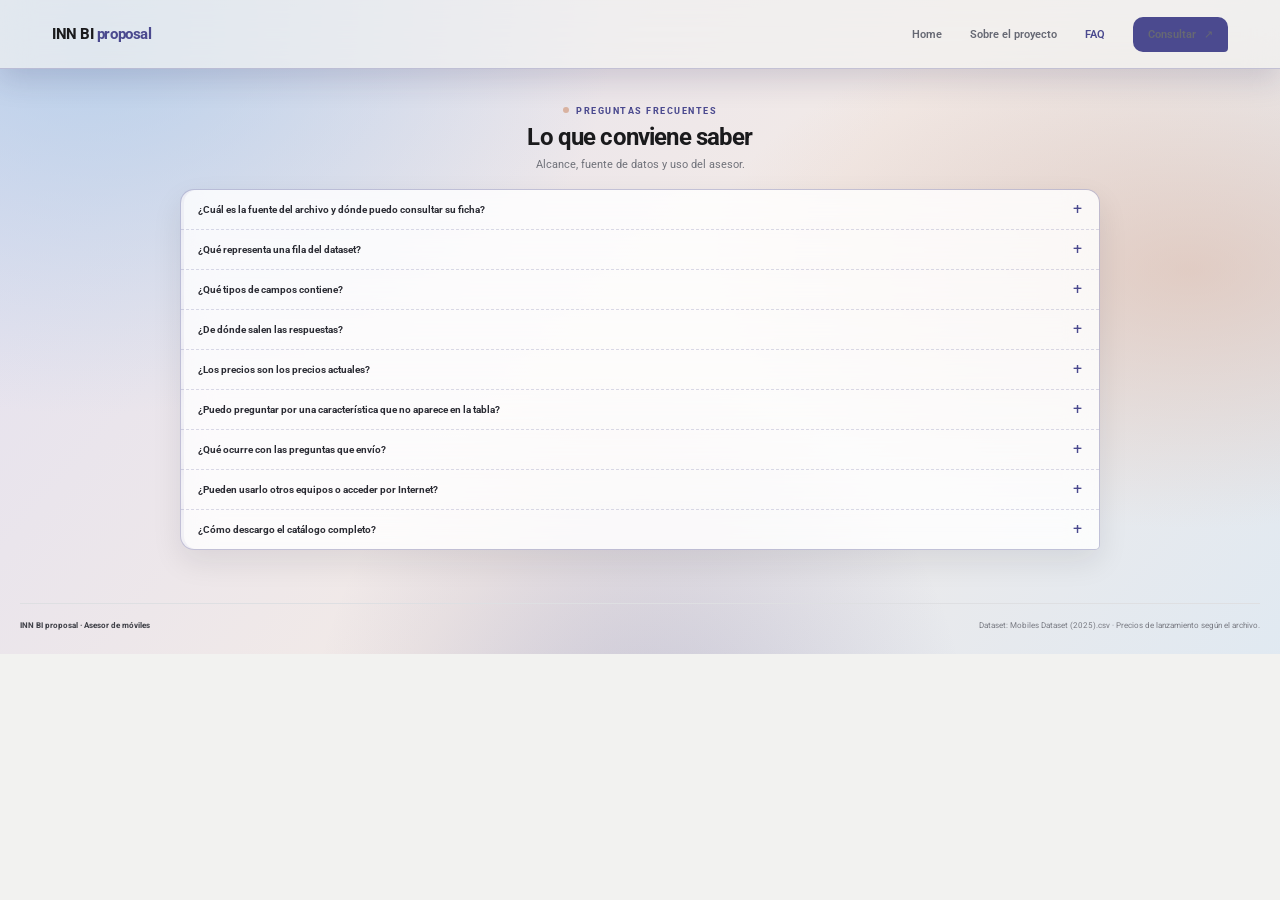
==== faq.html @ 38abb8b7 "Initial proposal" ====
<!doctype html>
<html lang="es">
<head>
  <meta charset="utf-8">
  <meta name="viewport" content="width=device-width, initial-scale=1">
  <meta name="theme-color" content="#f2f2f0">
  <title>INN BI proposal · Asesor de móviles</title>
  <link rel="preconnect" href="https://fonts.googleapis.com">
  <link rel="preconnect" href="https://fonts.gstatic.com" crossorigin>
  <link href="https://fonts.googleapis.com/css2?family=Roboto:wght@400;500;600;700;800&display=swap" rel="stylesheet">
  <link rel="stylesheet" href="/site.css">
</head>
<body>
<header class="navbar">
    <div class="nav-inner">
      <a class="wordmark" href="/">INN BI <span>proposal</span></a>
      <nav class="nav-links" aria-label="Navegación principal">
        <a href="/">Home</a>
        <a href="/proyecto.html">Sobre el proyecto</a>
        <a class="active" href="/faq.html">FAQ</a>
        <a class="nav-cta" href="/#chat-panel">Consultar <span aria-hidden="true">↗</span></a>
      </nav>
    </div>
  </header>
<main>
<section class="shell section faq-section" id="faq">
      <div class="section-heading"><div><div class="section-kicker">Preguntas frecuentes</div><h2>Lo que conviene saber</h2><p>Alcance, fuente de datos y uso del asesor.</p></div></div>
      <div class="faq-list">
        <details><summary>¿Cuál es la fuente del archivo y dónde puedo consultar su ficha?</summary><p>El proyecto registra como origen la ficha de <a href="https://www.kaggle.com/datasets/ranaghulamnabi/mobile-phones-dataset" target="_blank" rel="noopener noreferrer">Mobile Phones Dataset en Kaggle</a> (cuenta <code>ranaghulamnabi</code>). La copia usada aquí se llama <code>Mobiles Dataset (2025).csv</code>. Consulta la ficha para revisar sus metadatos y condiciones de reutilización.</p></details>
        <details><summary>¿Qué representa una fila del dataset?</summary><p>Una fila representa un registro de modelo o variante tal como está listado en el archivo. Distintas capacidades de almacenamiento pueden aparecer en filas separadas; por eso no equivale necesariamente a un modelo comercial único.</p></details>
        <details><summary>¿Qué tipos de campos contiene?</summary><p>Incluye identificadores de marca/modelo, medidas de peso y pantalla, memoria, resoluciones de cámara, procesador, capacidad de batería, precios de lanzamiento por cinco mercados y año. El diccionario de datos de la sección Sobre el proyecto describe tipo lógico, unidad y uso de cada columna.</p></details>
        <details><summary>¿De dónde salen las respuestas?</summary><p>El asesor consulta <code>Mobiles Dataset (2025).csv</code>, incluido en este proyecto. La tabla de Home presenta esos mismos registros para que puedas contrastar la respuesta.</p></details>
        <details><summary>¿Los precios son los precios actuales?</summary><p>No. Las columnas contienen precios de lanzamiento en las monedas y mercados indicados. No representan necesariamente precios vigentes ni disponibilidad comercial.</p></details>
        <details><summary>¿Puedo preguntar por una característica que no aparece en la tabla?</summary><p>Sí. Si el dataset no contiene ese dato —por ejemplo, una duración de batería en horas— el agente debe indicarlo en vez de inventar una respuesta.</p></details>
        <details><summary>¿Qué ocurre con las preguntas que envío?</summary><p>El navegador las envía al servidor local y este las procesa mediante tu sesión local de Codex. El MVP no guarda conversaciones al cerrar o recargar la página. Las solicitudes de inferencia siguen el tratamiento y límites asociados a tu cuenta de Codex.</p></details>
        <details><summary>¿Pueden usarlo otros equipos o acceder por Internet?</summary><p>Esta versión está enlazada a <code>127.0.0.1</code> y solo funciona en la máquina donde corre <code>server.py</code>. Para otros equipos se necesitaría una versión alojada y un mecanismo de acceso adecuado.</p></details>
        <details><summary>¿Cómo descargo el catálogo completo?</summary><p>Usa el botón “Descargar dataset” en Home. El enlace entrega la copia local del CSV sin modificarla.</p></details>
      </div>
    </section>
</main>
<footer class="shell footer"><span class="footer-brand">INN BI proposal · Asesor de móviles</span><span>Dataset: Mobiles Dataset (2025).csv · Precios de lanzamiento según el archivo.</span></footer>

</body>
</html>
---- site.css ----
:root{font-family:Inter,"Segoe UI",Arial,sans-serif;color:#1a1a1c;background:#f2f2f0;font-synthesis:none;text-rendering:optimizeLegibility;--violet:#4b4a8f;--blue:#a9c9e8;--paper:#f2f2f0;--ink:#1a1a1c;--silver:#a7a9ae;--pink:#d9b2a0;--line:#dedfdf;--muted:#70727a;--white:#fff}*{box-sizing:border-box}html{scroll-behavior:smooth;scroll-padding-top:82px}body{margin:0;min-width:340px}.shell{max-width:1240px;margin:auto;padding:0 32px}.navbar{position:sticky;top:0;z-index:10;background:#f2f2f0ed;backdrop-filter:blur(16px);border-bottom:1px solid #dedfdfb8}.nav-inner{max-width:1240px;margin:auto;height:68px;padding:0 32px;display:flex;align-items:center;justify-content:space-between}.wordmark{font-size:15px;font-weight:750;letter-spacing:-.45px;text-decoration:none;color:var(--ink)}.wordmark span{color:var(--violet)}.nav-links{display:flex;align-items:center;gap:28px}.nav-links a{color:#666873;text-decoration:none;font-size:11px;font-weight:600;transition:color .18s}.nav-links a:hover,.nav-links a.active{color:var(--violet)}.nav-cta,.button{display:inline-flex;align-items:center;justify-content:center;gap:8px;text-decoration:none;border:1px solid transparent;border-radius:6px;padding:10px 14px;font-size:10px;font-weight:650;cursor:pointer;transition:transform .18s,background .18s}.nav-cta,.button.primary{background:var(--violet);color:#fff}.nav-cta:hover,.button.primary:hover{background:#39386f;transform:translateY(-1px)}.button.secondary{border-color:#c8c9d4;background:#fff;color:var(--violet)}.button.secondary:hover{background:#f5f5fb}.hero{padding:38px 0 25px}.hero-card{position:relative;overflow:hidden;min-height:315px;border-radius:13px;background:var(--violet);color:#fff;display:flex;align-items:center;padding:35px 42px}.hero-card:after{content:"";position:absolute;width:470px;height:470px;border-radius:50%;right:90px;top:-250px;background:#7776b544}.hero-copy{position:relative;z-index:2;max-width:580px}.hero-tag,.section-kicker{font-size:9px;font-weight:750;letter-spacing:1.5px;text-transform:uppercase}.hero-tag{color:#c4d9f1}.hero h1{font-size:39px;line-height:1.08;letter-spacing:-1.8px;margin:14px 0 11px;max-width:520px}.hero p{max-width:440px;font-size:12px;line-height:1.7;color:#e1e3f0;margin:0}.hero-actions{display:flex;gap:9px;margin-top:19px}.hero .button.primary{background:#a9c9e8;color:#202139}.hero .button.primary:hover{background:#c1d9ef}.hero .button.secondary{background:transparent;border-color:#b2b2d1;color:white}.hero .button.secondary:hover{background:#ffffff16}.hero-art{position:absolute;z-index:1;right:35px;bottom:-36px;width:350px;height:350px;object-fit:contain;filter:drop-shadow(0 14px 22px #13132f42)}.section{padding:37px 0 18px}.section-heading{display:flex;justify-content:space-between;align-items:end;margin-bottom:15px;gap:20px}.section-kicker{color:var(--violet)}.section-heading h2{font-size:24px;letter-spacing:-.85px;margin:7px 0 5px}.section-heading p{font-size:11px;color:var(--muted);line-height:1.6;margin:0}.section-note{font-size:9px;color:var(--muted);text-align:right}.status-line{font-size:9px;color:#70796f;margin:0 0 9px}.status-line.error{color:#9b5144}.work-grid{display:grid;grid-template-columns:minmax(0,1.02fr) minmax(0,.98fr);gap:13px;align-items:stretch}.card{background:var(--white);border:1px solid var(--line);border-radius:10px;overflow:hidden;box-shadow:0 5px 18px #1a1a1c08}.chat-card{display:flex;flex-direction:column;min-height:590px}.card-head{height:59px;flex:none;display:flex;align-items:center;gap:10px;padding:0 15px;border-bottom:1px solid #ececee}.agent-icon{width:30px;height:30px;border-radius:9px;background:#efeff8;color:var(--violet);display:grid;place-items:center;font-size:15px}.head-title{font-size:11px;font-weight:700}.head-sub{font-size:9px;color:#858791;margin-top:3px}.connection{margin-left:auto;display:flex;align-items:center;gap:5px;font-size:8px;color:#69776c}.connection i{width:6px;height:6px;background:#6eaa7d;border-radius:50%}.new-chat{margin-left:10px;border:1px solid #e4e4e8;background:#fff;border-radius:5px;padding:6px 8px;color:#666875;font-size:9px;cursor:pointer}.messages{flex:1;min-height:280px;max-height:430px;overflow:auto;padding:16px 14px}.message{display:flex;align-items:flex-start;gap:8px;margin-bottom:14px}.message.user{justify-content:flex-end}.message-icon{width:23px;height:23px;flex:none;border-radius:7px;background:#efeff8;color:var(--violet);display:grid;place-items:center;font-size:11px}.message.user .message-icon{order:2;background:#e8eff5;color:#586c7f}.message-body{max-width:89%;min-width:0}.message.user .message-body{display:flex;flex-direction:column;align-items:flex-end}.meta{font-size:9px;font-weight:650;color:#687078;margin-bottom:5px}.bubble{white-space:pre-wrap;overflow-wrap:anywhere;font-size:10px;line-height:1.7;padding:9px 10px;border:1px solid #ececef;border-radius:2px 8px 8px;background:#f8f8f8;color:#373941}.bubble strong{color:#252448}.bubble code{background:#ececf3;padding:1px 4px;border-radius:3px}.message.user .bubble{background:#f0f4f8;border-color:#e5ebf0}.suggestions{display:flex;flex-wrap:wrap;gap:5px;margin-top:9px}.suggestions button{border:1px solid #e0e0e8;background:#fff;border-radius:14px;color:#5d5e70;padding:6px 8px;font-size:8px;cursor:pointer}.suggestions button:hover{border-color:#9796be;color:var(--violet)}.thinking{font-size:9px;color:#717786;padding:7px 30px}.composer{flex:none;margin:0 11px 11px;border:1px solid #e1e2e6;border-radius:7px;padding:8px 9px}.composer:focus-within{border-color:#9594bc;box-shadow:0 0 0 2px #4b4a8f12}.composer textarea{display:block;width:100%;resize:none;max-height:90px;min-height:24px;border:0;outline:0;font:inherit;font-size:10px;line-height:1.5;background:transparent}.composer textarea::placeholder{color:#9b9da4}.compose-bottom{display:flex;align-items:center;justify-content:space-between;color:#93959c;font-size:8px;margin-top:5px}.send{width:25px;height:25px;border:0;border-radius:6px;background:var(--violet);color:#fff;font-size:16px;cursor:pointer}.send:disabled{opacity:.5}.catalog-card{display:flex;flex-direction:column;min-height:590px}.catalog-head{padding:14px 14px 10px;display:flex;align-items:center;justify-content:space-between}.catalog-head h3{font-size:12px;letter-spacing:-.2px;margin:0 0 4px}.catalog-head p{font-size:8px;color:var(--muted);margin:0}.count{text-align:right;font-size:8px;color:var(--muted)}.count b{display:block;font-size:17px;color:var(--violet)}.filters{display:flex;gap:6px;padding:0 11px 9px}.filters input,.filters select{height:28px;border:1px solid #e5e6e8;border-radius:5px;padding:0 7px;font-size:8px;min-width:0;background:#fff}.filters input{flex:1}.table-wrap{overflow:auto;max-height:425px;border-top:1px solid #ececee;flex:1}.table-wrap table{border-collapse:collapse;min-width:100%;width:max-content;font-size:8px}.table-wrap th{position:sticky;top:0;background:#f5f5f7;color:#666875;text-align:left;white-space:nowrap;padding:8px 9px;border-bottom:1px solid #e6e6e9}.table-wrap td{white-space:nowrap;padding:7px 9px;border-bottom:1px solid #f0f0f2;color:#555761}.table-wrap td:first-child{font-weight:650;color:#30313a}.table-wrap tr:hover td{background:#fafafd}.table-bottom{display:flex;justify-content:space-between;align-items:center;padding:8px 11px;font-size:8px;color:#81838b}.pager{display:flex;align-items:center;gap:6px}.pager button{width:22px;height:22px;border:1px solid #e2e3e6;border-radius:5px;background:#fff;cursor:pointer}.pager button:disabled{opacity:.4}.empty{padding:22px;text-align:center;color:#858791}.download-strip{margin-top:10px;background:#e8e9f1;border-radius:7px;padding:11px 13px;display:flex;align-items:center;justify-content:space-between;gap:12px}.download-strip p{margin:0;color:#55566b;font-size:9px;line-height:1.5}.download-strip a{flex:none;color:var(--violet);font-size:9px;font-weight:700;text-decoration:none}.download-strip a:hover{text-decoration:underline}.about-grid{display:grid;grid-template-columns:1fr .8fr;gap:13px}.about-panel{background:#fff;border:1px solid var(--line);border-radius:10px;padding:19px}.about-panel h3{font-size:14px;letter-spacing:-.35px;margin:0 0 8px}.about-panel>p{font-size:10px;line-height:1.7;color:#676972;margin:0 0 12px}.feature-list{display:grid;grid-template-columns:1fr 1fr;gap:8px;margin-top:15px}.feature{border:1px solid #e8e8ec;border-radius:7px;padding:10px}.feature .num{font-size:8px;color:var(--violet);font-weight:750;letter-spacing:.7px}.feature b{display:block;font-size:10px;margin:5px 0 3px}.feature span{font-size:8px;line-height:1.5;color:#757781}.brand-panel{background:#e9eaf3;position:relative;min-height:180px;display:flex;flex-direction:column;justify-content:space-between;overflow:hidden}.brand-panel .brand-label{font-size:8px;font-weight:700;letter-spacing:1px;text-transform:uppercase;color:#696a84}.samsung-logo{max-width:210px;width:65%;height:auto;object-fit:contain;align-self:flex-start;mix-blend-mode:multiply}.brand-panel p{font-size:9px;line-height:1.5;color:#626478;max-width:270px;margin:13px 0 0}.schema-title{font-size:13px;letter-spacing:-.3px;margin:18px 0 9px}.schema-grid{display:grid;grid-template-columns:repeat(3,1fr);gap:7px}.schema-item{background:#fff;border:1px solid #e7e7ea;border-radius:6px;padding:9px}.schema-item b{font-size:8px;display:block;color:#373844;margin-bottom:4px}.schema-item span{font-size:8px;line-height:1.5;color:#777983}.examples{display:grid;grid-template-columns:repeat(3,1fr);gap:8px;margin-top:14px}.example{min-height:78px;text-align:left;background:#fff;border:1px solid #e2e2e6;border-radius:7px;padding:11px;color:#3c3d48;font-size:9px;line-height:1.5;cursor:pointer;transition:transform .16s,border-color .16s}.example:hover{transform:translateY(-2px);border-color:#aaa9ca}.example span{display:block;color:var(--violet);font-size:8px;font-weight:750;letter-spacing:.6px;margin-bottom:5px}.faq-list{border-top:1px solid #dedfe2}.faq-list details{border-bottom:1px solid #dedfe2;padding:14px 3px}.faq-list summary{list-style:none;cursor:pointer;font-size:10px;font-weight:650;display:flex;justify-content:space-between;gap:16px}.faq-list summary::-webkit-details-marker{display:none}.faq-list summary:after{content:"+";font-size:16px;font-weight:400;color:var(--violet);line-height:10px}.faq-list details[open] summary:after{content:"−"}.faq-list details p{font-size:9px;line-height:1.7;color:#6b6d75;max-width:760px;margin:9px 25px 0 0}.footer{border-top:1px solid #dedfe2;margin-top:35px;padding:17px 0 24px;display:flex;justify-content:space-between;gap:20px;color:#797b83;font-size:8px}.footer-brand{font-weight:750;color:#42434a}.toast{position:fixed;bottom:18px;left:50%;transform:translate(-50%,10px);opacity:0;transition:.2s;background:#24243c;color:#fff;padding:9px 13px;border-radius:7px;font-size:10px;z-index:20}.toast.show{opacity:1;transform:translate(-50%,0)}
    @media(max-width:900px){.shell,.nav-inner{padding-left:22px;padding-right:22px}.hero-art{right:10px;width:300px;height:300px}.hero-copy{max-width:58%}.hero h1{font-size:34px}.work-grid{grid-template-columns:1fr}.chat-card,.catalog-card{min-height:0}.messages{height:290px;flex:none}.table-wrap{max-height:380px;min-height:310px}.catalog-card{min-height:440px}}
    @media(max-width:620px){html{scroll-padding-top:72px}.shell,.nav-inner{padding-left:14px;padding-right:14px}.nav-inner{height:58px}.wordmark{font-size:13px}.nav-links{gap:13px}.nav-links a{font-size:9px}.nav-cta{padding:8px 9px;font-size:9px}.hero{padding-top:20px}.hero-card{min-height:365px;align-items:flex-start;padding:25px 21px}.hero-copy{max-width:100%}.hero h1{font-size:29px;max-width:370px}.hero p{max-width:310px;font-size:10px}.hero-art{width:218px;height:218px;right:5px;bottom:-45px;opacity:.9}.hero-actions{position:relative;z-index:3;flex-wrap:wrap}.section{padding-top:27px}.section-heading{align-items:flex-start;flex-direction:column;gap:4px}.section-heading h2{font-size:21px}.section-note{text-align:left}.about-grid{grid-template-columns:1fr}.brand-panel{min-height:155px}.samsung-logo{width:190px}.schema-grid{grid-template-columns:repeat(2,1fr)}.examples{grid-template-columns:1fr}.example{min-height:0}.download-strip{align-items:flex-start;flex-direction:column}.footer{flex-direction:column}.new-chat{margin-left:auto}.connection{display:none}}
    @media(max-width:400px){.nav-links{gap:9px}.nav-links a{font-size:8px}.nav-cta{font-size:8px;padding:7px}.hero h1{font-size:26px}.hero-art{width:190px;height:190px}.feature-list{grid-template-columns:1fr}}
    .section-kicker:before{content:"";display:inline-block;width:6px;height:6px;margin:0 7px 1px 0;border-radius:50%;background:var(--pink)}
    :root{font-family:"Manrope","Segoe UI",Arial,sans-serif}
    body{background:radial-gradient(ellipse at 7% 4%,rgba(169,201,232,.72),transparent 31%),radial-gradient(ellipse at 93% 30%,rgba(217,178,160,.53),transparent 29%),radial-gradient(ellipse at 50% 86%,rgba(75,74,143,.23),transparent 37%),linear-gradient(132deg,#e2e0f1 0%,#f2eae7 48%,#dce9f4 100%);background-attachment:fixed}
    h1,h2,h3,.wordmark,.head-title,.catalog-head h3,.faq-list summary,.project-stat b,.process-card .num,.schema-title{font-family:"Sora","Manrope",sans-serif}
    .navbar{background:rgba(242,242,240,.76);box-shadow:0 7px 25px rgba(26,26,28,.12);border-bottom:1px solid rgba(167,169,174,.35)}
    .hero-card{background:linear-gradient(118deg,rgba(75,74,143,.97),rgba(75,74,143,.9) 61%,rgba(89,111,166,.87));box-shadow:0 17px 45px rgba(75,74,143,.17)}
    .chat-card{background:rgba(255,255,255,.58);backdrop-filter:blur(24px) saturate(155%);-webkit-backdrop-filter:blur(24px) saturate(155%);border-color:rgba(255,255,255,.82);box-shadow:0 14px 38px rgba(26,26,28,.11),inset 0 1px rgba(255,255,255,.8)}
    .chat-card .card-head{background:rgba(255,255,255,.3);border-bottom-color:rgba(255,255,255,.58)}
    .chat-card .bubble{background:rgba(255,255,255,.88);color:#1a1a1c;border-color:rgba(167,169,174,.32)}
    .chat-card .message.user .bubble{background:rgba(169,201,232,.56);color:#17191d;border-color:rgba(75,74,143,.13)}
    .chat-card .composer{background:rgba(255,255,255,.78);border-color:rgba(167,169,174,.48)}
    .chat-card .composer textarea{color:#1a1a1c}
    .catalog-card,.about-panel,.faq-list details{background:rgba(255,255,255,.79);backdrop-filter:blur(15px);-webkit-backdrop-filter:blur(15px)}
    .project-section .section-heading,.faq-section .section-heading{justify-content:center;text-align:center}
    .project-section .section-heading p,.faq-section .section-heading p{max-width:660px;margin-left:auto;margin-right:auto}
    .project-overview{max-width:940px;margin:0 auto 17px;text-align:center}
    .project-overview>p{max-width:780px;margin:0 auto 10px;font-size:11px;line-height:1.8;color:#555761}
    .project-source{display:flex;align-items:center;justify-content:center;gap:9px;flex-wrap:wrap;font-size:9px;color:#61636d;margin-top:16px}
    .project-source a{color:var(--violet);font-weight:700;text-decoration:none;border-bottom:1px solid rgba(75,74,143,.35)}
    .project-source a:hover{border-bottom-color:var(--violet)}
    .project-stats{max-width:940px;margin:16px auto 21px;display:grid;grid-template-columns:repeat(5,1fr);gap:8px}
    .project-stat{padding:12px 8px;border:1px solid rgba(167,169,174,.36);border-radius:8px;background:rgba(255,255,255,.58);text-align:center}
    .project-stat span{display:block;font-size:8px;letter-spacing:.7px;text-transform:uppercase;color:#70727a;margin-bottom:6px}
    .project-stat b{display:block;font:600 15px "Space Grotesk",sans-serif;color:var(--violet)}
    .process-grid{display:grid;grid-template-columns:repeat(2,1fr);gap:10px;max-width:940px;margin:0 auto 22px}
    .process-card{padding:15px 16px;border:1px solid rgba(167,169,174,.36);border-radius:8px;background:rgba(255,255,255,.7);text-align:center}
    .process-card .num{color:var(--violet);font:600 10px "Space Grotesk",sans-serif;letter-spacing:1px}
    .process-card h3{font-size:13px;margin:7px 0 5px}
    .process-card p{font-size:9px;line-height:1.7;color:#62646d;margin:0}
    .source-detail{max-width:940px;margin:0 auto 22px;padding:14px;border-radius:8px;background:rgba(75,74,143,.08);font-size:9px;line-height:1.7;color:#55566a;text-align:center}
    .schema-title{text-align:center;font:600 18px "Space Grotesk",sans-serif;letter-spacing:-.4px;margin:22px 0 11px}
    .schema-caption{text-align:center;font-size:9px;color:#70727a;margin:-4px 0 12px}
    .schema-table-wrap{max-width:1100px;margin:0 auto;border:1px solid rgba(167,169,174,.4);border-radius:8px;overflow:auto;background:rgba(255,255,255,.8);backdrop-filter:blur(15px)}
    .schema-table{border-collapse:collapse;width:100%;min-width:760px;text-align:left;font-size:9px}
    .schema-table th{position:sticky;top:0;background:rgba(75,74,143,.94);color:white;font:600 9px "DM Sans",sans-serif;letter-spacing:.2px;text-align:left;padding:10px 11px}
    .schema-table td{padding:9px 11px;border-bottom:1px solid rgba(167,169,174,.23);vertical-align:top;line-height:1.55;color:#51535b}
    .schema-table tr:last-child td{border-bottom:0}.schema-table td:first-child{font-weight:700;color:#292a32;white-space:nowrap}.schema-table td:nth-child(2){color:#4b4a8f;font-weight:600;white-space:nowrap}.schema-table td:nth-child(3){white-space:nowrap}
    code{font-family:ui-monospace,SFMono-Regular,Consolas,monospace;background:rgba(75,74,143,.08);color:#39386f;padding:1px 4px;border-radius:3px;font-size:.94em}
    .examples{display:flex;flex-wrap:wrap;justify-content:center;gap:8px;margin:13px auto 0;max-width:980px}
    .example{min-height:0;display:inline-flex;align-items:center;gap:8px;border-radius:999px;padding:9px 13px;background:rgba(255,255,255,.68);border-color:rgba(75,74,143,.23);box-shadow:0 3px 10px rgba(75,74,143,.06)}
    .example span{display:inline;color:var(--violet);margin:0;font-size:7px;letter-spacing:.7px}
    .faq-list{max-width:920px;margin:auto;border:1px solid rgba(167,169,174,.36);border-radius:9px;overflow:hidden;background:rgba(255,255,255,.53);box-shadow:0 10px 28px rgba(26,26,28,.07)}
    .faq-list details{padding:14px 17px;background:rgba(255,255,255,.64);border-bottom:1px solid rgba(167,169,174,.25)}
    .faq-list details:last-child{border-bottom:0}.faq-list summary{color:#292a32}.faq-list details p{max-width:none;color:#555761;line-height:1.75}
    @media(max-width:620px){.project-stats{grid-template-columns:repeat(2,1fr)}.project-stats .project-stat:last-child{grid-column:1/-1}.process-grid{grid-template-columns:1fr}.schema-table{min-width:700px}.project-overview>p{font-size:10px}.project-stat b{font-size:13px}}
  
.agent-icon{background-image:url('/assets/face.png');background-size:cover;background-position:center;color:transparent}.message.assistant .message-icon{background-image:url('/assets/face.png');background-size:cover;background-position:center;color:transparent}.agent-icon img,.message-icon img{display:block;width:100%;height:100%;object-fit:cover;border-radius:inherit}

/* Stronger palette, expressive contours and refreshed typography */
.navbar{background:rgba(242,242,240,.68);border-bottom:1px solid rgba(75,74,143,.28);box-shadow:0 10px 30px rgba(39,37,83,.17)}
.card,.about-panel,.faq-list,.project-stat,.process-card,.schema-item,.example{border-color:rgba(75,74,143,.24);border-radius:14px 14px 5px 14px}
.card,.about-panel,.faq-list{box-shadow:inset 3px 0 0 rgba(75,74,143,.28),0 12px 30px rgba(26,26,28,.09)}
.card-head{border-bottom:1px dashed rgba(75,74,143,.24)}
.chat-card{border:1px solid rgba(75,74,143,.32);box-shadow:inset 3px 0 0 rgba(75,74,143,.42),0 16px 40px rgba(26,26,28,.14)}
.chat-card .card-head{border-bottom:1px dashed rgba(75,74,143,.25)}
.chat-card .bubble{border-color:rgba(75,74,143,.2);border-radius:2px 12px 12px 12px}
.chat-card .message.user .bubble{border-color:rgba(75,74,143,.28);border-radius:12px 2px 12px 12px}
.chat-card .composer{border-radius:12px 12px 5px 12px}
.catalog-card,.faq-list{border-color:rgba(75,74,143,.3)}
.project-stat,.process-card,.schema-item,.example{transition:border-color .18s,box-shadow .18s,transform .18s}
.project-stat:hover,.process-card:hover,.schema-item:hover,.example:hover{border-color:rgba(75,74,143,.52);box-shadow:0 8px 22px rgba(75,74,143,.12)}
.faq-list details{border-bottom:1px dashed rgba(75,74,143,.2)}
.button,.nav-cta,.new-chat,.suggestions button{border-radius:10px 10px 4px 10px}
button:focus-visible,a:focus-visible,summary:focus-visible{outline:3px solid rgba(75,74,143,.55);outline-offset:3px}
.process-timeline{counter-reset:timeline-step;display:grid;grid-template-columns:repeat(4,minmax(0,1fr));gap:12px;max-width:1040px;margin:0 auto 24px;position:relative;align-items:stretch}
.process-timeline:before{content:"";position:absolute;top:19px;left:12.5%;right:12.5%;height:2px;background:linear-gradient(90deg,rgba(75,74,143,.35),rgba(169,201,232,.9),rgba(217,178,160,.8));z-index:0}
.process-timeline .process-card{counter-increment:timeline-step;position:relative;z-index:1;padding:48px 14px 16px;text-align:left;background:rgba(255,255,255,.78)}
.process-timeline .process-card .num{position:absolute;top:0;left:50%;transform:translateX(-50%);width:40px;height:40px;display:grid;place-items:center;border:4px solid #f1edf4;border-radius:50%;background:var(--violet);color:#fff;font:700 0/1 "Sora",sans-serif;letter-spacing:0;box-shadow:0 0 0 1px rgba(75,74,143,.35)}
.process-timeline .process-card .num:before{content:counter(timeline-step,decimal-leading-zero);font-size:12px}
.process-timeline .process-card h3{margin:0 0 8px;font-size:12px;line-height:1.45}
.process-timeline .process-card p{font-size:9px;line-height:1.7}
@media(max-width:900px){.process-timeline{grid-template-columns:1fr;gap:12px;padding-left:0}.process-timeline:before{top:18px;bottom:18px;left:19px;right:auto;width:2px;height:auto;background:linear-gradient(180deg,rgba(75,74,143,.4),rgba(169,201,232,.9),rgba(217,178,160,.8))}.process-timeline .process-card{min-height:unset;padding:15px 16px 15px 58px}.process-timeline .process-card .num{top:14px;left:0;transform:none}}
/* Replace the compact four-column timeline with a clear vertical process path. */
.process-timeline{grid-template-columns:1fr;gap:12px;max-width:900px;padding-left:58px;margin:0 auto 24px;counter-reset:timeline-step}
.process-timeline:before{top:20px;bottom:20px;left:19px;right:auto;width:2px;height:auto;background:linear-gradient(180deg,#4b4a8f 0%,#a9c9e8 52%,#d9b2a0 100%);z-index:0}
.process-timeline .process-card{counter-increment:timeline-step;min-height:unset;padding:17px 20px;text-align:left;background:rgba(255,255,255,.88);z-index:1}
.process-timeline .process-card .num{top:18px;left:-58px;transform:none;width:40px;height:40px;border:4px solid #f2f2f0;background:#4b4a8f;color:#fff;font:700 0/1 "Sora",sans-serif;box-shadow:0 0 0 1px rgba(75,74,143,.28),0 4px 12px rgba(26,26,28,.12)}
.process-timeline .process-card .num:before{content:counter(timeline-step,decimal-leading-zero);font-size:12px}
.process-timeline .process-card h3{margin:0 0 7px;font-size:13px}
.process-timeline .process-card p{font-size:10px;line-height:1.7}
@media(max-width:620px){.process-timeline{padding-left:48px;gap:10px}.process-timeline:before{left:15px}.process-timeline .process-card{padding:14px 15px}.process-timeline .process-card .num{left:-48px;width:34px;height:34px;top:15px}.process-timeline .process-card .num:before{font-size:10px}.process-timeline .process-card p{font-size:9px}}
/* SamsungOne when installed; Roboto is the consistent web fallback. */
:root{font-family:"SamsungOne","Samsung Sans","One UI Sans","Roboto","Segoe UI",Arial,sans-serif}
body,button,input,select,textarea{font-family:"SamsungOne","Samsung Sans","One UI Sans","Roboto","Segoe UI",Arial,sans-serif}
h1,h2,h3,.wordmark,.head-title,.catalog-head h3,.faq-list summary,.project-stat b,.process-card .num,.schema-title{font-family:"SamsungOne","Samsung Sans","One UI Sans","Roboto","Segoe UI",Arial,sans-serif}
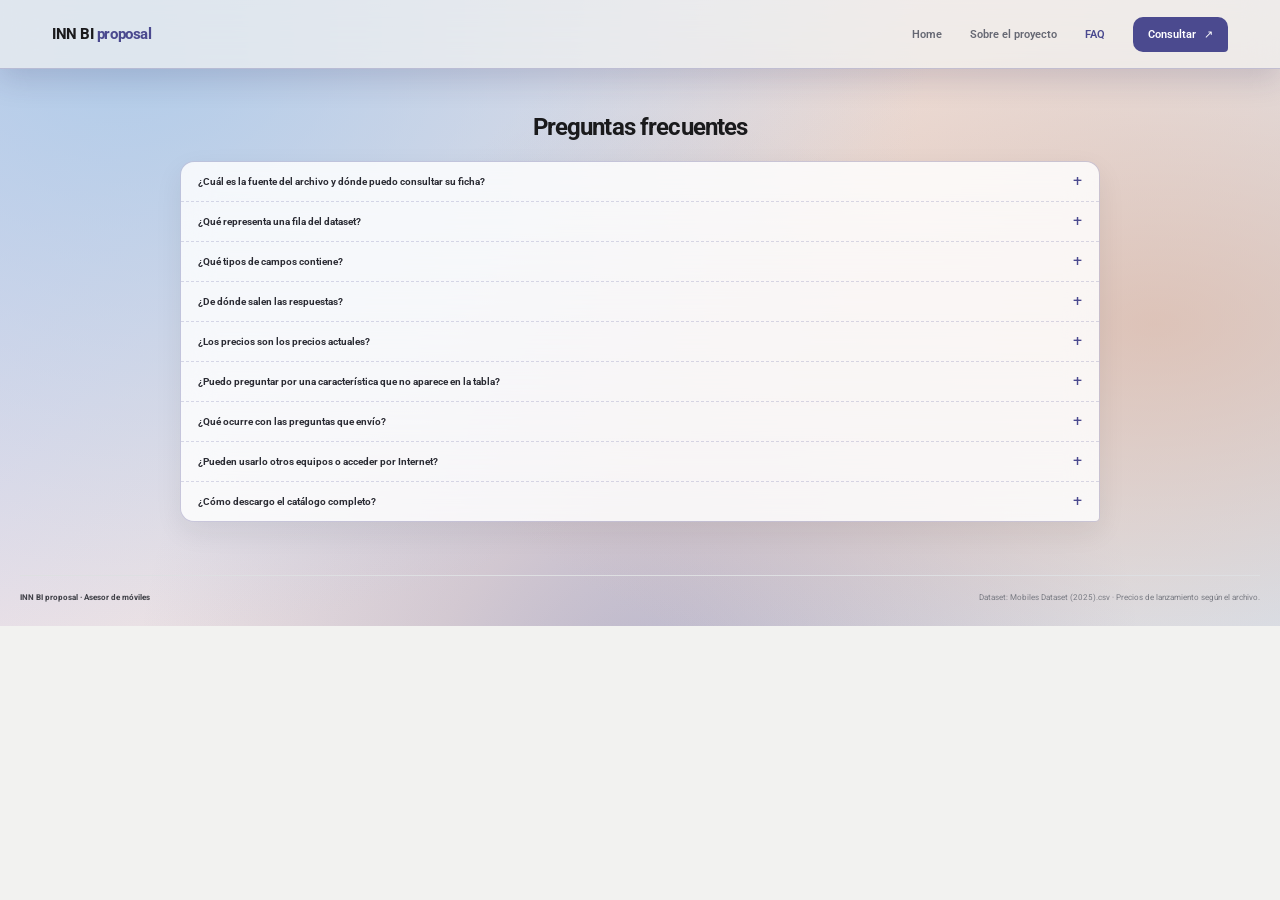
==== commit 555b6237: "MVP Ready" ====
--- a/faq.html
+++ b/faq.html
@@ -4,6 +4,7 @@
   <meta charset="utf-8">
   <meta name="viewport" content="width=device-width, initial-scale=1">
   <meta name="theme-color" content="#f2f2f0">
+  <link rel="icon" type="image/png" href="/assets/face-inn.png?v=20261030-2">
   <title>INN BI proposal · Asesor de móviles</title>
   <link rel="preconnect" href="https://fonts.googleapis.com">
   <link rel="preconnect" href="https://fonts.gstatic.com" crossorigin>
@@ -24,15 +25,15 @@
   </header>
 <main>
 <section class="shell section faq-section" id="faq">
-      <div class="section-heading"><div><div class="section-kicker">Preguntas frecuentes</div><h2>Lo que conviene saber</h2><p>Alcance, fuente de datos y uso del asesor.</p></div></div>
+      <div class="section-heading"><div><h2>Preguntas frecuentes</h2></div></div>
       <div class="faq-list">
-        <details><summary>¿Cuál es la fuente del archivo y dónde puedo consultar su ficha?</summary><p>El proyecto registra como origen la ficha de <a href="https://www.kaggle.com/datasets/ranaghulamnabi/mobile-phones-dataset" target="_blank" rel="noopener noreferrer">Mobile Phones Dataset en Kaggle</a> (cuenta <code>ranaghulamnabi</code>). La copia usada aquí se llama <code>Mobiles Dataset (2025).csv</code>. Consulta la ficha para revisar sus metadatos y condiciones de reutilización.</p></details>
+        <details><summary>¿Cuál es la fuente del archivo y dónde puedo consultar su ficha?</summary><p>El proyecto registra como origen la ficha de <a href="https://www.kaggle.com/datasets/ranaghulamnabi/mobile-phones-dataset" target="_blank" rel="noopener noreferrer">Mobile Phones Dataset en Kaggle</a>. La copia <code>Mobiles Dataset (2025).csv</code>, consulta la ficha para revisar sus metadatos y condiciones de reutilización.</p></details>
         <details><summary>¿Qué representa una fila del dataset?</summary><p>Una fila representa un registro de modelo o variante tal como está listado en el archivo. Distintas capacidades de almacenamiento pueden aparecer en filas separadas; por eso no equivale necesariamente a un modelo comercial único.</p></details>
         <details><summary>¿Qué tipos de campos contiene?</summary><p>Incluye identificadores de marca/modelo, medidas de peso y pantalla, memoria, resoluciones de cámara, procesador, capacidad de batería, precios de lanzamiento por cinco mercados y año. El diccionario de datos de la sección Sobre el proyecto describe tipo lógico, unidad y uso de cada columna.</p></details>
-        <details><summary>¿De dónde salen las respuestas?</summary><p>El asesor consulta <code>Mobiles Dataset (2025).csv</code>, incluido en este proyecto. La tabla de Home presenta esos mismos registros para que puedas contrastar la respuesta.</p></details>
+        <details><summary>¿De dónde salen las respuestas?</summary><p>El chatbot consulta <code>Mobiles Dataset (2025).csv</code>, incluido en este proyecto. La tabla de Home presenta esos mismos registros para que puedas contrastar la respuesta.</p></details>
         <details><summary>¿Los precios son los precios actuales?</summary><p>No. Las columnas contienen precios de lanzamiento en las monedas y mercados indicados. No representan necesariamente precios vigentes ni disponibilidad comercial.</p></details>
         <details><summary>¿Puedo preguntar por una característica que no aparece en la tabla?</summary><p>Sí. Si el dataset no contiene ese dato —por ejemplo, una duración de batería en horas— el agente debe indicarlo en vez de inventar una respuesta.</p></details>
-        <details><summary>¿Qué ocurre con las preguntas que envío?</summary><p>El navegador las envía al servidor local y este las procesa mediante tu sesión local de Codex. El MVP no guarda conversaciones al cerrar o recargar la página. Las solicitudes de inferencia siguen el tratamiento y límites asociados a tu cuenta de Codex.</p></details>
+        <details><summary>¿Qué ocurre con las preguntas que envío?</summary><p>El navegador las envía al servidor local y este las procesa mediante tu sesión local de Codex. El MVP no guarda conversaciones al cerrar o recargar la página. Las solicitudes de inferencia siguen el tratamiento y límites asociados a la cuenta de Codex vinculada.</p></details>
         <details><summary>¿Pueden usarlo otros equipos o acceder por Internet?</summary><p>Esta versión está enlazada a <code>127.0.0.1</code> y solo funciona en la máquina donde corre <code>server.py</code>. Para otros equipos se necesitaría una versión alojada y un mecanismo de acceso adecuado.</p></details>
         <details><summary>¿Cómo descargo el catálogo completo?</summary><p>Usa el botón “Descargar dataset” en Home. El enlace entrega la copia local del CSV sin modificarla.</p></details>
       </div>
--- a/site.css
+++ b/site.css
@@ -1,5 +1,5 @@
 
-    :root{font-family:Inter,"Segoe UI",Arial,sans-serif;color:#1a1a1c;background:#f2f2f0;font-synthesis:none;text-rendering:optimizeLegibility;--violet:#4b4a8f;--blue:#a9c9e8;--paper:#f2f2f0;--ink:#1a1a1c;--silver:#a7a9ae;--pink:#d9b2a0;--line:#dedfdf;--muted:#70727a;--white:#fff}*{box-sizing:border-box}html{scroll-behavior:smooth;scroll-padding-top:82px}body{margin:0;min-width:340px}.shell{max-width:1240px;margin:auto;padding:0 32px}.navbar{position:sticky;top:0;z-index:10;background:#f2f2f0ed;backdrop-filter:blur(16px);border-bottom:1px solid #dedfdfb8}.nav-inner{max-width:1240px;margin:auto;height:68px;padding:0 32px;display:flex;align-items:center;justify-content:space-between}.wordmark{font-size:15px;font-weight:750;letter-spacing:-.45px;text-decoration:none;color:var(--ink)}.wordmark span{color:var(--violet)}.nav-links{display:flex;align-items:center;gap:28px}.nav-links a{color:#666873;text-decoration:none;font-size:11px;font-weight:600;transition:color .18s}.nav-links a:hover,.nav-links a.active{color:var(--violet)}.nav-cta,.button{display:inline-flex;align-items:center;justify-content:center;gap:8px;text-decoration:none;border:1px solid transparent;border-radius:6px;padding:10px 14px;font-size:10px;font-weight:650;cursor:pointer;transition:transform .18s,background .18s}.nav-cta,.button.primary{background:var(--violet);color:#fff}.nav-cta:hover,.button.primary:hover{background:#39386f;transform:translateY(-1px)}.button.secondary{border-color:#c8c9d4;background:#fff;color:var(--violet)}.button.secondary:hover{background:#f5f5fb}.hero{padding:38px 0 25px}.hero-card{position:relative;overflow:hidden;min-height:315px;border-radius:13px;background:var(--violet);color:#fff;display:flex;align-items:center;padding:35px 42px}.hero-card:after{content:"";position:absolute;width:470px;height:470px;border-radius:50%;right:90px;top:-250px;background:#7776b544}.hero-copy{position:relative;z-index:2;max-width:580px}.hero-tag,.section-kicker{font-size:9px;font-weight:750;letter-spacing:1.5px;text-transform:uppercase}.hero-tag{color:#c4d9f1}.hero h1{font-size:39px;line-height:1.08;letter-spacing:-1.8px;margin:14px 0 11px;max-width:520px}.hero p{max-width:440px;font-size:12px;line-height:1.7;color:#e1e3f0;margin:0}.hero-actions{display:flex;gap:9px;margin-top:19px}.hero .button.primary{background:#a9c9e8;color:#202139}.hero .button.primary:hover{background:#c1d9ef}.hero .button.secondary{background:transparent;border-color:#b2b2d1;color:white}.hero .button.secondary:hover{background:#ffffff16}.hero-art{position:absolute;z-index:1;right:35px;bottom:-36px;width:350px;height:350px;object-fit:contain;filter:drop-shadow(0 14px 22px #13132f42)}.section{padding:37px 0 18px}.section-heading{display:flex;justify-content:space-between;align-items:end;margin-bottom:15px;gap:20px}.section-kicker{color:var(--violet)}.section-heading h2{font-size:24px;letter-spacing:-.85px;margin:7px 0 5px}.section-heading p{font-size:11px;color:var(--muted);line-height:1.6;margin:0}.section-note{font-size:9px;color:var(--muted);text-align:right}.status-line{font-size:9px;color:#70796f;margin:0 0 9px}.status-line.error{color:#9b5144}.work-grid{display:grid;grid-template-columns:minmax(0,1.02fr) minmax(0,.98fr);gap:13px;align-items:stretch}.card{background:var(--white);border:1px solid var(--line);border-radius:10px;overflow:hidden;box-shadow:0 5px 18px #1a1a1c08}.chat-card{display:flex;flex-direction:column;min-height:590px}.card-head{height:59px;flex:none;display:flex;align-items:center;gap:10px;padding:0 15px;border-bottom:1px solid #ececee}.agent-icon{width:30px;height:30px;border-radius:9px;background:#efeff8;color:var(--violet);display:grid;place-items:center;font-size:15px}.head-title{font-size:11px;font-weight:700}.head-sub{font-size:9px;color:#858791;margin-top:3px}.connection{margin-left:auto;display:flex;align-items:center;gap:5px;font-size:8px;color:#69776c}.connection i{width:6px;height:6px;background:#6eaa7d;border-radius:50%}.new-chat{margin-left:10px;border:1px solid #e4e4e8;background:#fff;border-radius:5px;padding:6px 8px;color:#666875;font-size:9px;cursor:pointer}.messages{flex:1;min-height:280px;max-height:430px;overflow:auto;padding:16px 14px}.message{display:flex;align-items:flex-start;gap:8px;margin-bottom:14px}.message.user{justify-content:flex-end}.message-icon{width:23px;height:23px;flex:none;border-radius:7px;background:#efeff8;color:var(--violet);display:grid;place-items:center;font-size:11px}.message.user .message-icon{order:2;background:#e8eff5;color:#586c7f}.message-body{max-width:89%;min-width:0}.message.user .message-body{display:flex;flex-direction:column;align-items:flex-end}.meta{font-size:9px;font-weight:650;color:#687078;margin-bottom:5px}.bubble{white-space:pre-wrap;overflow-wrap:anywhere;font-size:10px;line-height:1.7;padding:9px 10px;border:1px solid #ececef;border-radius:2px 8px 8px;background:#f8f8f8;color:#373941}.bubble strong{color:#252448}.bubble code{background:#ececf3;padding:1px 4px;border-radius:3px}.message.user .bubble{background:#f0f4f8;border-color:#e5ebf0}.suggestions{display:flex;flex-wrap:wrap;gap:5px;margin-top:9px}.suggestions button{border:1px solid #e0e0e8;background:#fff;border-radius:14px;color:#5d5e70;padding:6px 8px;font-size:8px;cursor:pointer}.suggestions button:hover{border-color:#9796be;color:var(--violet)}.thinking{font-size:9px;color:#717786;padding:7px 30px}.composer{flex:none;margin:0 11px 11px;border:1px solid #e1e2e6;border-radius:7px;padding:8px 9px}.composer:focus-within{border-color:#9594bc;box-shadow:0 0 0 2px #4b4a8f12}.composer textarea{display:block;width:100%;resize:none;max-height:90px;min-height:24px;border:0;outline:0;font:inherit;font-size:10px;line-height:1.5;background:transparent}.composer textarea::placeholder{color:#9b9da4}.compose-bottom{display:flex;align-items:center;justify-content:space-between;color:#93959c;font-size:8px;margin-top:5px}.send{width:25px;height:25px;border:0;border-radius:6px;background:var(--violet);color:#fff;font-size:16px;cursor:pointer}.send:disabled{opacity:.5}.catalog-card{display:flex;flex-direction:column;min-height:590px}.catalog-head{padding:14px 14px 10px;display:flex;align-items:center;justify-content:space-between}.catalog-head h3{font-size:12px;letter-spacing:-.2px;margin:0 0 4px}.catalog-head p{font-size:8px;color:var(--muted);margin:0}.count{text-align:right;font-size:8px;color:var(--muted)}.count b{display:block;font-size:17px;color:var(--violet)}.filters{display:flex;gap:6px;padding:0 11px 9px}.filters input,.filters select{height:28px;border:1px solid #e5e6e8;border-radius:5px;padding:0 7px;font-size:8px;min-width:0;background:#fff}.filters input{flex:1}.table-wrap{overflow:auto;max-height:425px;border-top:1px solid #ececee;flex:1}.table-wrap table{border-collapse:collapse;min-width:100%;width:max-content;font-size:8px}.table-wrap th{position:sticky;top:0;background:#f5f5f7;color:#666875;text-align:left;white-space:nowrap;padding:8px 9px;border-bottom:1px solid #e6e6e9}.table-wrap td{white-space:nowrap;padding:7px 9px;border-bottom:1px solid #f0f0f2;color:#555761}.table-wrap td:first-child{font-weight:650;color:#30313a}.table-wrap tr:hover td{background:#fafafd}.table-bottom{display:flex;justify-content:space-between;align-items:center;padding:8px 11px;font-size:8px;color:#81838b}.pager{display:flex;align-items:center;gap:6px}.pager button{width:22px;height:22px;border:1px solid #e2e3e6;border-radius:5px;background:#fff;cursor:pointer}.pager button:disabled{opacity:.4}.empty{padding:22px;text-align:center;color:#858791}.download-strip{margin-top:10px;background:#e8e9f1;border-radius:7px;padding:11px 13px;display:flex;align-items:center;justify-content:space-between;gap:12px}.download-strip p{margin:0;color:#55566b;font-size:9px;line-height:1.5}.download-strip a{flex:none;color:var(--violet);font-size:9px;font-weight:700;text-decoration:none}.download-strip a:hover{text-decoration:underline}.about-grid{display:grid;grid-template-columns:1fr .8fr;gap:13px}.about-panel{background:#fff;border:1px solid var(--line);border-radius:10px;padding:19px}.about-panel h3{font-size:14px;letter-spacing:-.35px;margin:0 0 8px}.about-panel>p{font-size:10px;line-height:1.7;color:#676972;margin:0 0 12px}.feature-list{display:grid;grid-template-columns:1fr 1fr;gap:8px;margin-top:15px}.feature{border:1px solid #e8e8ec;border-radius:7px;padding:10px}.feature .num{font-size:8px;color:var(--violet);font-weight:750;letter-spacing:.7px}.feature b{display:block;font-size:10px;margin:5px 0 3px}.feature span{font-size:8px;line-height:1.5;color:#757781}.brand-panel{background:#e9eaf3;position:relative;min-height:180px;display:flex;flex-direction:column;justify-content:space-between;overflow:hidden}.brand-panel .brand-label{font-size:8px;font-weight:700;letter-spacing:1px;text-transform:uppercase;color:#696a84}.samsung-logo{max-width:210px;width:65%;height:auto;object-fit:contain;align-self:flex-start;mix-blend-mode:multiply}.brand-panel p{font-size:9px;line-height:1.5;color:#626478;max-width:270px;margin:13px 0 0}.schema-title{font-size:13px;letter-spacing:-.3px;margin:18px 0 9px}.schema-grid{display:grid;grid-template-columns:repeat(3,1fr);gap:7px}.schema-item{background:#fff;border:1px solid #e7e7ea;border-radius:6px;padding:9px}.schema-item b{font-size:8px;display:block;color:#373844;margin-bottom:4px}.schema-item span{font-size:8px;line-height:1.5;color:#777983}.examples{display:grid;grid-template-columns:repeat(3,1fr);gap:8px;margin-top:14px}.example{min-height:78px;text-align:left;background:#fff;border:1px solid #e2e2e6;border-radius:7px;padding:11px;color:#3c3d48;font-size:9px;line-height:1.5;cursor:pointer;transition:transform .16s,border-color .16s}.example:hover{transform:translateY(-2px);border-color:#aaa9ca}.example span{display:block;color:var(--violet);font-size:8px;font-weight:750;letter-spacing:.6px;margin-bottom:5px}.faq-list{border-top:1px solid #dedfe2}.faq-list details{border-bottom:1px solid #dedfe2;padding:14px 3px}.faq-list summary{list-style:none;cursor:pointer;font-size:10px;font-weight:650;display:flex;justify-content:space-between;gap:16px}.faq-list summary::-webkit-details-marker{display:none}.faq-list summary:after{content:"+";font-size:16px;font-weight:400;color:var(--violet);line-height:10px}.faq-list details[open] summary:after{content:"−"}.faq-list details p{font-size:9px;line-height:1.7;color:#6b6d75;max-width:760px;margin:9px 25px 0 0}.footer{border-top:1px solid #dedfe2;margin-top:35px;padding:17px 0 24px;display:flex;justify-content:space-between;gap:20px;color:#797b83;font-size:8px}.footer-brand{font-weight:750;color:#42434a}.toast{position:fixed;bottom:18px;left:50%;transform:translate(-50%,10px);opacity:0;transition:.2s;background:#24243c;color:#fff;padding:9px 13px;border-radius:7px;font-size:10px;z-index:20}.toast.show{opacity:1;transform:translate(-50%,0)}
+    :root{font-family:Inter,"Segoe UI",Arial,sans-serif;color:#1a1a1c;background:#f2f2f0;font-synthesis:none;text-rendering:optimizeLegibility;--violet:#4b4a8f;--blue:#a9c9e8;--paper:#f2f2f0;--ink:#1a1a1c;--silver:#a7a9ae;--pink:#d9b2a0;--line:#dedfdf;--muted:#70727a;--white:#fff}*{box-sizing:border-box}html{scroll-behavior:smooth;scroll-padding-top:82px}body{margin:0;min-width:340px}.shell{max-width:1240px;margin:auto;padding:0 32px}.navbar{position:sticky;top:0;z-index:10;background:#f2f2f0ed;backdrop-filter:blur(16px);border-bottom:1px solid #dedfdfb8}.nav-inner{max-width:1240px;margin:auto;height:68px;padding:0 32px;display:flex;align-items:center;justify-content:space-between}.wordmark{font-size:15px;font-weight:750;letter-spacing:-.45px;text-decoration:none;color:var(--ink)}.wordmark span{color:var(--violet)}.nav-links{display:flex;align-items:center;gap:28px}.nav-links a{color:#666873;text-decoration:none;font-size:11px;font-weight:600;transition:color .18s}.nav-links a:hover,.nav-links a.active{color:var(--violet)}.nav-cta,.button{display:inline-flex;align-items:center;justify-content:center;gap:8px;text-decoration:none;border:1px solid transparent;border-radius:6px;padding:10px 14px;font-size:10px;font-weight:650;cursor:pointer;transition:transform .18s,background .18s}.nav-cta,.button.primary{background:var(--violet);color:#fff !important}.nav-cta:hover,.button.primary:hover{background:#39386f;transform:translateY(-1px)}.button.secondary{border-color:#c8c9d4;background:#fff;color:var(--violet)}.button.secondary:hover{background:#f5f5fb}.hero{padding:38px 0 25px}.hero-card{position:relative;overflow:hidden;min-height:315px;border-radius:13px;background:var(--violet);color:#fff;display:flex;align-items:center;padding:35px 42px}.hero-card:after{content:"";position:absolute;width:470px;height:470px;border-radius:50%;right:90px;top:-250px;background:#7776b544}.hero-copy{position:relative;z-index:2;max-width:580px}.hero-tag,.section-kicker{font-size:9px;font-weight:750;letter-spacing:1.5px;text-transform:uppercase}.hero-tag{color:#c4d9f1}.hero h1{font-size:39px;line-height:1.08;letter-spacing:-1.8px;margin:14px 0 11px;max-width:520px}.hero p{max-width:440px;font-size:12px;line-height:1.7;color:#e1e3f0;margin:0}.hero-actions{display:flex;gap:9px;margin-top:19px}.hero .button.primary{background:#a9c9e8;color:#202139}.hero .button.primary:hover{background:#c1d9ef}.hero .button.secondary{background:transparent;border-color:#b2b2d1;color:white}.hero .button.secondary:hover{background:#ffffff16}.hero-art{position:absolute;z-index:1;right:35px;bottom:-36px;width:350px;height:350px;object-fit:contain;filter:drop-shadow(0 14px 22px #13132f42)}.section{padding:37px 0 18px}.section-heading{display:flex;justify-content:space-between;align-items:end;margin-bottom:15px;gap:20px}.section-kicker{color:var(--violet)}.section-heading h2{font-size:24px;letter-spacing:-.85px;margin:7px 0 5px}.section-heading p{font-size:11px;color:var(--muted);line-height:1.6;margin:0}.section-note{font-size:9px;color:var(--muted);text-align:right}.status-line{font-size:9px;color:#70796f;margin:0 0 9px}.status-line.error{color:#9b5144}.work-grid{display:grid;grid-template-columns:minmax(0,1.02fr) minmax(0,.98fr);gap:13px;align-items:stretch}.card{background:var(--white);border:1px solid var(--line);border-radius:10px;overflow:hidden;box-shadow:0 5px 18px #1a1a1c08}.chat-card{display:flex;flex-direction:column;min-height:590px}.card-head{height:59px;flex:none;display:flex;align-items:center;gap:10px;padding:0 15px;border-bottom:1px solid #ececee}.agent-icon{width:30px;height:30px;border-radius:9px;background:#efeff8;color:var(--violet);display:grid;place-items:center;font-size:15px}.head-title{font-size:11px;font-weight:700}.head-sub{font-size:9px;color:#858791;margin-top:3px}.connection{margin-left:auto;display:flex;align-items:center;gap:5px;font-size:8px;color:#69776c}.connection i{width:6px;height:6px;background:#6eaa7d;border-radius:50%}.new-chat{margin-left:10px;border:1px solid #e4e4e8;background:#fff;border-radius:5px;padding:6px 8px;color:#666875;font-size:9px;cursor:pointer}.messages{flex:1;min-height:280px;max-height:430px;overflow:auto;padding:16px 14px}.message{display:flex;align-items:flex-start;gap:8px;margin-bottom:14px}.message.user{justify-content:flex-end}.message-icon{width:23px;height:23px;flex:none;border-radius:7px;background:#efeff8;color:var(--violet);display:grid;place-items:center;font-size:11px}.message.user .message-icon{order:2;background:#e8eff5;color:#586c7f}.message-body{max-width:89%;min-width:0}.message.user .message-body{display:flex;flex-direction:column;align-items:flex-end}.meta{font-size:9px;font-weight:650;color:#687078;margin-bottom:5px}.bubble{white-space:pre-wrap;overflow-wrap:anywhere;font-size:10px;line-height:1.7;padding:9px 10px;border:1px solid #ececef;border-radius:2px 8px 8px;background:#f8f8f8;color:#373941}.bubble strong{color:#252448}.bubble code{background:#ececf3;padding:1px 4px;border-radius:3px}.message.user .bubble{background:#f0f4f8;border-color:#e5ebf0}.suggestions{display:flex;flex-wrap:wrap;gap:5px;margin-top:9px}.suggestions button{border:1px solid #e0e0e8;background:#fff;border-radius:14px;color:#5d5e70;padding:6px 8px;font-size:8px;cursor:pointer}.suggestions button:hover{border-color:#9796be;color:var(--violet)}.thinking{font-size:9px;color:#717786;padding:7px 30px}.composer{flex:none;margin:0 11px 11px;border:1px solid #e1e2e6;border-radius:7px;padding:8px 9px}.composer:focus-within{border-color:#9594bc;box-shadow:0 0 0 2px #4b4a8f12}.composer textarea{display:block;width:100%;resize:none;max-height:90px;min-height:24px;border:0;outline:0;font:inherit;font-size:10px;line-height:1.5;background:transparent}.composer textarea::placeholder{color:#9b9da4}.compose-bottom{display:flex;align-items:center;justify-content:space-between;color:#93959c;font-size:8px;margin-top:5px}.send{width:25px;height:25px;border:0;border-radius:6px;background:var(--violet);color:#fff;font-size:16px;cursor:pointer}.send:disabled{opacity:.5}.catalog-card{display:flex;flex-direction:column;min-height:590px}.catalog-head{padding:14px 14px 10px;display:flex;align-items:center;justify-content:space-between}.catalog-head h3{font-size:12px;letter-spacing:-.2px;margin:0 0 4px}.catalog-head p{font-size:8px;color:var(--muted);margin:0}.count{text-align:right;font-size:8px;color:var(--muted)}.count b{display:block;font-size:17px;color:var(--violet)}.filters{display:flex;gap:6px;padding:0 11px 9px}.filters input,.filters select{height:28px;border:1px solid #e5e6e8;border-radius:5px;padding:0 7px;font-size:8px;min-width:0;background:#fff}.filters input{flex:1}.table-wrap{overflow:auto;max-height:425px;border-top:1px solid #ececee;flex:1}.table-wrap table{border-collapse:collapse;min-width:100%;width:max-content;font-size:8px}.table-wrap th{position:sticky;top:0;background:#f5f5f7;color:#666875;text-align:left;white-space:nowrap;padding:8px 9px;border-bottom:1px solid #e6e6e9}.table-wrap td{white-space:nowrap;padding:7px 9px;border-bottom:1px solid #f0f0f2;color:#555761}.table-wrap td:first-child{font-weight:650;color:#30313a}.table-wrap tr:hover td{background:#fafafd}.table-bottom{display:flex;justify-content:space-between;align-items:center;padding:8px 11px;font-size:8px;color:#81838b}.pager{display:flex;align-items:center;gap:6px}.pager button{width:22px;height:22px;border:1px solid #e2e3e6;border-radius:5px;background:#fff;cursor:pointer}.pager button:disabled{opacity:.4}.empty{padding:22px;text-align:center;color:#858791}.download-strip{margin-top:10px;background:#e8e9f1;border-radius:7px;padding:11px 13px;display:flex;align-items:center;justify-content:space-between;gap:12px}.download-strip p{margin:0;color:#55566b;font-size:9px;line-height:1.5}.download-strip a{flex:none;color:var(--violet);font-size:9px;font-weight:700;text-decoration:none}.download-strip a:hover{text-decoration:underline}.about-grid{display:grid;grid-template-columns:1fr .8fr;gap:13px}.about-panel{background:#fff;border:1px solid var(--line);border-radius:10px;padding:19px}.about-panel h3{font-size:14px;letter-spacing:-.35px;margin:0 0 8px}.about-panel>p{font-size:10px;line-height:1.7;color:#676972;margin:0 0 12px}.feature-list{display:grid;grid-template-columns:1fr 1fr;gap:8px;margin-top:15px}.feature{border:1px solid #e8e8ec;border-radius:7px;padding:10px}.feature .num{font-size:8px;color:var(--violet);font-weight:750;letter-spacing:.7px}.feature b{display:block;font-size:10px;margin:5px 0 3px}.feature span{font-size:8px;line-height:1.5;color:#757781}.brand-panel{background:#e9eaf3;position:relative;min-height:180px;display:flex;flex-direction:column;justify-content:space-between;overflow:hidden}.brand-panel .brand-label{font-size:8px;font-weight:700;letter-spacing:1px;text-transform:uppercase;color:#696a84}.samsung-logo{max-width:210px;width:65%;height:auto;object-fit:contain;align-self:flex-start;mix-blend-mode:multiply}.brand-panel p{font-size:9px;line-height:1.5;color:#626478;max-width:270px;margin:13px 0 0}.schema-title{font-size:13px;letter-spacing:-.3px;margin:18px 0 9px}.schema-grid{display:grid;grid-template-columns:repeat(3,1fr);gap:7px}.schema-item{background:#fff;border:1px solid #e7e7ea;border-radius:6px;padding:9px}.schema-item b{font-size:8px;display:block;color:#373844;margin-bottom:4px}.schema-item span{font-size:8px;line-height:1.5;color:#777983}.examples{display:grid;grid-template-columns:repeat(3,1fr);gap:8px;margin-top:14px}.example{min-height:78px;text-align:left;background:#fff;border:1px solid #e2e2e6;border-radius:7px;padding:11px;color:#3c3d48;font-size:9px;line-height:1.5;cursor:pointer;transition:transform .16s,border-color .16s}.example:hover{transform:translateY(-2px);border-color:#aaa9ca}.example span{display:block;color:var(--violet);font-size:8px;font-weight:750;letter-spacing:.6px;margin-bottom:5px}.faq-list{border-top:1px solid #dedfe2}.faq-list details{border-bottom:1px solid #dedfe2;padding:14px 3px}.faq-list summary{list-style:none;cursor:pointer;font-size:10px;font-weight:650;display:flex;justify-content:space-between;gap:16px}.faq-list summary::-webkit-details-marker{display:none}.faq-list summary:after{content:"+";font-size:16px;font-weight:400;color:var(--violet);line-height:10px}.faq-list details[open] summary:after{content:"−"}.faq-list details p{font-size:9px;line-height:1.7;color:#6b6d75;max-width:760px;margin:9px 25px 0 0}.footer{border-top:1px solid #dedfe2;margin-top:35px;padding:17px 0 24px;display:flex;justify-content:space-between;gap:20px;color:#797b83;font-size:8px}.footer-brand{font-weight:750;color:#42434a}.toast{position:fixed;bottom:18px;left:50%;transform:translate(-50%,10px);opacity:0;transition:.2s;background:#24243c;color:#fff;padding:9px 13px;border-radius:7px;font-size:10px;z-index:20}.toast.show{opacity:1;transform:translate(-50%,0)}
     @media(max-width:900px){.shell,.nav-inner{padding-left:22px;padding-right:22px}.hero-art{right:10px;width:300px;height:300px}.hero-copy{max-width:58%}.hero h1{font-size:34px}.work-grid{grid-template-columns:1fr}.chat-card,.catalog-card{min-height:0}.messages{height:290px;flex:none}.table-wrap{max-height:380px;min-height:310px}.catalog-card{min-height:440px}}
     @media(max-width:620px){html{scroll-padding-top:72px}.shell,.nav-inner{padding-left:14px;padding-right:14px}.nav-inner{height:58px}.wordmark{font-size:13px}.nav-links{gap:13px}.nav-links a{font-size:9px}.nav-cta{padding:8px 9px;font-size:9px}.hero{padding-top:20px}.hero-card{min-height:365px;align-items:flex-start;padding:25px 21px}.hero-copy{max-width:100%}.hero h1{font-size:29px;max-width:370px}.hero p{max-width:310px;font-size:10px}.hero-art{width:218px;height:218px;right:5px;bottom:-45px;opacity:.9}.hero-actions{position:relative;z-index:3;flex-wrap:wrap}.section{padding-top:27px}.section-heading{align-items:flex-start;flex-direction:column;gap:4px}.section-heading h2{font-size:21px}.section-note{text-align:left}.about-grid{grid-template-columns:1fr}.brand-panel{min-height:155px}.samsung-logo{width:190px}.schema-grid{grid-template-columns:repeat(2,1fr)}.examples{grid-template-columns:1fr}.example{min-height:0}.download-strip{align-items:flex-start;flex-direction:column}.footer{flex-direction:column}.new-chat{margin-left:auto}.connection{display:none}}
     @media(max-width:400px){.nav-links{gap:9px}.nav-links a{font-size:8px}.nav-cta{font-size:8px;padding:7px}.hero h1{font-size:26px}.hero-art{width:190px;height:190px}.feature-list{grid-template-columns:1fr}}
@@ -9,7 +9,7 @@
     h1,h2,h3,.wordmark,.head-title,.catalog-head h3,.faq-list summary,.project-stat b,.process-card .num,.schema-title{font-family:"Sora","Manrope",sans-serif}
     .navbar{background:rgba(242,242,240,.76);box-shadow:0 7px 25px rgba(26,26,28,.12);border-bottom:1px solid rgba(167,169,174,.35)}
     .hero-card{background:linear-gradient(118deg,rgba(75,74,143,.97),rgba(75,74,143,.9) 61%,rgba(89,111,166,.87));box-shadow:0 17px 45px rgba(75,74,143,.17)}
-    .chat-card{background:rgba(255,255,255,.58);backdrop-filter:blur(24px) saturate(155%);-webkit-backdrop-filter:blur(24px) saturate(155%);border-color:rgba(255,255,255,.82);box-shadow:0 14px 38px rgba(26,26,28,.11),inset 0 1px rgba(255,255,255,.8)}
+    .chat-card{background:rgba(255,255,255,.58);backdrop-filter:blur(24px) saturate(155%);-webkit-backdrop-filter:blur(24px) saturate(155%);border-color:rgba(255,255,255,.82)}
     .chat-card .card-head{background:rgba(255,255,255,.3);border-bottom-color:rgba(255,255,255,.58)}
     .chat-card .bubble{background:rgba(255,255,255,.88);color:#1a1a1c;border-color:rgba(167,169,174,.32)}
     .chat-card .message.user .bubble{background:rgba(169,201,232,.56);color:#17191d;border-color:rgba(75,74,143,.13)}
@@ -49,19 +49,17 @@
     .faq-list details:last-child{border-bottom:0}.faq-list summary{color:#292a32}.faq-list details p{max-width:none;color:#555761;line-height:1.75}
     @media(max-width:620px){.project-stats{grid-template-columns:repeat(2,1fr)}.project-stats .project-stat:last-child{grid-column:1/-1}.process-grid{grid-template-columns:1fr}.schema-table{min-width:700px}.project-overview>p{font-size:10px}.project-stat b{font-size:13px}}
   
-.agent-icon{background-image:url('/assets/face.png');background-size:cover;background-position:center;color:transparent}.message.assistant .message-icon{background-image:url('/assets/face.png');background-size:cover;background-position:center;color:transparent}.agent-icon img,.message-icon img{display:block;width:100%;height:100%;object-fit:cover;border-radius:inherit}
+.agent-icon{background-image:url('/assets/face-inn.png?v=20261030-2');background-size:cover;background-position:center;color:transparent}.message.assistant .message-icon{background-image:url('/assets/face-inn.png?v=20261030-2');background-size:cover;background-position:center;color:transparent}.agent-icon img,.message-icon img{display:block;width:100%;height:100%;object-fit:cover;border-radius:inherit}
 
 /* Stronger palette, expressive contours and refreshed typography */
 .navbar{background:rgba(242,242,240,.68);border-bottom:1px solid rgba(75,74,143,.28);box-shadow:0 10px 30px rgba(39,37,83,.17)}
 .card,.about-panel,.faq-list,.project-stat,.process-card,.schema-item,.example{border-color:rgba(75,74,143,.24);border-radius:14px 14px 5px 14px}
-.card,.about-panel,.faq-list{box-shadow:inset 3px 0 0 rgba(75,74,143,.28),0 12px 30px rgba(26,26,28,.09)}
 .card-head{border-bottom:1px dashed rgba(75,74,143,.24)}
-.chat-card{border:1px solid rgba(75,74,143,.32);box-shadow:inset 3px 0 0 rgba(75,74,143,.42),0 16px 40px rgba(26,26,28,.14)}
+.chat-card{border:1px solid rgba(75,74,143,.32)}
 .chat-card .card-head{border-bottom:1px dashed rgba(75,74,143,.25)}
 .chat-card .bubble{border-color:rgba(75,74,143,.2);border-radius:2px 12px 12px 12px}
 .chat-card .message.user .bubble{border-color:rgba(75,74,143,.28);border-radius:12px 2px 12px 12px}
 .chat-card .composer{border-radius:12px 12px 5px 12px}
-.catalog-card,.faq-list{border-color:rgba(75,74,143,.3)}
 .project-stat,.process-card,.schema-item,.example{transition:border-color .18s,box-shadow .18s,transform .18s}
 .project-stat:hover,.process-card:hover,.schema-item:hover,.example:hover{border-color:rgba(75,74,143,.52);box-shadow:0 8px 22px rgba(75,74,143,.12)}
 .faq-list details{border-bottom:1px dashed rgba(75,74,143,.2)}
@@ -70,7 +68,7 @@
 .process-timeline{counter-reset:timeline-step;display:grid;grid-template-columns:repeat(4,minmax(0,1fr));gap:12px;max-width:1040px;margin:0 auto 24px;position:relative;align-items:stretch}
 .process-timeline:before{content:"";position:absolute;top:19px;left:12.5%;right:12.5%;height:2px;background:linear-gradient(90deg,rgba(75,74,143,.35),rgba(169,201,232,.9),rgba(217,178,160,.8));z-index:0}
 .process-timeline .process-card{counter-increment:timeline-step;position:relative;z-index:1;padding:48px 14px 16px;text-align:left;background:rgba(255,255,255,.78)}
-.process-timeline .process-card .num{position:absolute;top:0;left:50%;transform:translateX(-50%);width:40px;height:40px;display:grid;place-items:center;border:4px solid #f1edf4;border-radius:50%;background:var(--violet);color:#fff;font:700 0/1 "Sora",sans-serif;letter-spacing:0;box-shadow:0 0 0 1px rgba(75,74,143,.35)}
+.process-timeline .process-card .num{position:absolute;top:0;padding: 10px;;left:50%;transform:translateX(-50%);width:40px;height:40px;display:grid;place-items:center;border:4px solid #f1edf4;border-radius:50%;background:var(--violet);color:#fff;font:700 0/1 "Sora",sans-serif;letter-spacing:0;box-shadow:0 0 0 1px rgba(75,74,143,.35)}
 .process-timeline .process-card .num:before{content:counter(timeline-step,decimal-leading-zero);font-size:12px}
 .process-timeline .process-card h3{margin:0 0 8px;font-size:12px;line-height:1.45}
 .process-timeline .process-card p{font-size:9px;line-height:1.7}
@@ -88,3 +86,8 @@
 :root{font-family:"SamsungOne","Samsung Sans","One UI Sans","Roboto","Segoe UI",Arial,sans-serif}
 body,button,input,select,textarea{font-family:"SamsungOne","Samsung Sans","One UI Sans","Roboto","Segoe UI",Arial,sans-serif}
 h1,h2,h3,.wordmark,.head-title,.catalog-head h3,.faq-list summary,.project-stat b,.process-card .num,.schema-title{font-family:"SamsungOne","Samsung Sans","One UI Sans","Roboto","Segoe UI",Arial,sans-serif}
+
+/* Slightly richer ambient colors with a slow, low-motion drift. */
+body{background-image:radial-gradient(ellipse at 7% 4%,rgba(169,201,232,.84),transparent 34%),radial-gradient(ellipse at 93% 30%,rgba(217,178,160,.66),transparent 32%),radial-gradient(ellipse at 50% 86%,rgba(75,74,143,.3),transparent 40%),linear-gradient(132deg,#dcd9ef 0%,#f0e4e0 48%,#d3e3f2 100%);background-size:140% 140%,140% 140%,140% 140%,100% 100%;background-position:0% 0%,100% 15%,50% 100%,0 0;background-attachment:fixed;animation:ambient-drift 28s ease-in-out infinite alternate}
+@keyframes ambient-drift{from{background-position:0% 0%,100% 15%,50% 100%,0 0}to{background-position:12% 8%,86% 28%,58% 82%,0 0}}
+@media(prefers-reduced-motion:reduce){body{animation:none;background-position:0% 0%,100% 15%,50% 100%,0 0}}
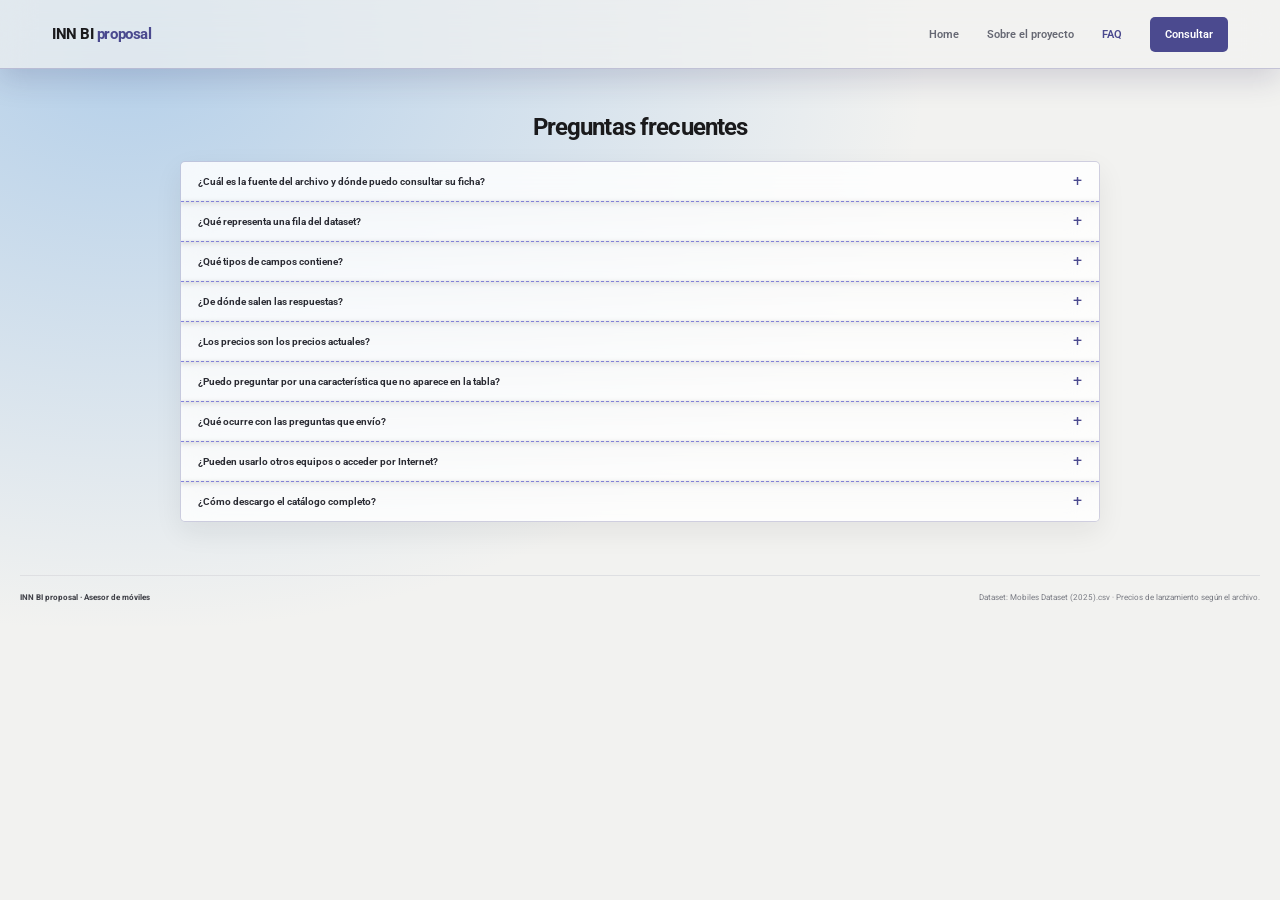
==== commit e4eee592: "CSS" ====
--- a/faq.html
+++ b/faq.html
@@ -19,7 +19,7 @@
         <a href="/">Home</a>
         <a href="/proyecto.html">Sobre el proyecto</a>
         <a class="active" href="/faq.html">FAQ</a>
-        <a class="nav-cta" href="/#chat-panel">Consultar <span aria-hidden="true">↗</span></a>
+        <a class="nav-cta" href="/#chat-panel">Consultar</a>
       </nav>
     </div>
   </header>
--- a/site.css
+++ b/site.css
@@ -1,5 +1,5 @@
 
-    :root{font-family:Inter,"Segoe UI",Arial,sans-serif;color:#1a1a1c;background:#f2f2f0;font-synthesis:none;text-rendering:optimizeLegibility;--violet:#4b4a8f;--blue:#a9c9e8;--paper:#f2f2f0;--ink:#1a1a1c;--silver:#a7a9ae;--pink:#d9b2a0;--line:#dedfdf;--muted:#70727a;--white:#fff}*{box-sizing:border-box}html{scroll-behavior:smooth;scroll-padding-top:82px}body{margin:0;min-width:340px}.shell{max-width:1240px;margin:auto;padding:0 32px}.navbar{position:sticky;top:0;z-index:10;background:#f2f2f0ed;backdrop-filter:blur(16px);border-bottom:1px solid #dedfdfb8}.nav-inner{max-width:1240px;margin:auto;height:68px;padding:0 32px;display:flex;align-items:center;justify-content:space-between}.wordmark{font-size:15px;font-weight:750;letter-spacing:-.45px;text-decoration:none;color:var(--ink)}.wordmark span{color:var(--violet)}.nav-links{display:flex;align-items:center;gap:28px}.nav-links a{color:#666873;text-decoration:none;font-size:11px;font-weight:600;transition:color .18s}.nav-links a:hover,.nav-links a.active{color:var(--violet)}.nav-cta,.button{display:inline-flex;align-items:center;justify-content:center;gap:8px;text-decoration:none;border:1px solid transparent;border-radius:6px;padding:10px 14px;font-size:10px;font-weight:650;cursor:pointer;transition:transform .18s,background .18s}.nav-cta,.button.primary{background:var(--violet);color:#fff !important}.nav-cta:hover,.button.primary:hover{background:#39386f;transform:translateY(-1px)}.button.secondary{border-color:#c8c9d4;background:#fff;color:var(--violet)}.button.secondary:hover{background:#f5f5fb}.hero{padding:38px 0 25px}.hero-card{position:relative;overflow:hidden;min-height:315px;border-radius:13px;background:var(--violet);color:#fff;display:flex;align-items:center;padding:35px 42px}.hero-card:after{content:"";position:absolute;width:470px;height:470px;border-radius:50%;right:90px;top:-250px;background:#7776b544}.hero-copy{position:relative;z-index:2;max-width:580px}.hero-tag,.section-kicker{font-size:9px;font-weight:750;letter-spacing:1.5px;text-transform:uppercase}.hero-tag{color:#c4d9f1}.hero h1{font-size:39px;line-height:1.08;letter-spacing:-1.8px;margin:14px 0 11px;max-width:520px}.hero p{max-width:440px;font-size:12px;line-height:1.7;color:#e1e3f0;margin:0}.hero-actions{display:flex;gap:9px;margin-top:19px}.hero .button.primary{background:#a9c9e8;color:#202139}.hero .button.primary:hover{background:#c1d9ef}.hero .button.secondary{background:transparent;border-color:#b2b2d1;color:white}.hero .button.secondary:hover{background:#ffffff16}.hero-art{position:absolute;z-index:1;right:35px;bottom:-36px;width:350px;height:350px;object-fit:contain;filter:drop-shadow(0 14px 22px #13132f42)}.section{padding:37px 0 18px}.section-heading{display:flex;justify-content:space-between;align-items:end;margin-bottom:15px;gap:20px}.section-kicker{color:var(--violet)}.section-heading h2{font-size:24px;letter-spacing:-.85px;margin:7px 0 5px}.section-heading p{font-size:11px;color:var(--muted);line-height:1.6;margin:0}.section-note{font-size:9px;color:var(--muted);text-align:right}.status-line{font-size:9px;color:#70796f;margin:0 0 9px}.status-line.error{color:#9b5144}.work-grid{display:grid;grid-template-columns:minmax(0,1.02fr) minmax(0,.98fr);gap:13px;align-items:stretch}.card{background:var(--white);border:1px solid var(--line);border-radius:10px;overflow:hidden;box-shadow:0 5px 18px #1a1a1c08}.chat-card{display:flex;flex-direction:column;min-height:590px}.card-head{height:59px;flex:none;display:flex;align-items:center;gap:10px;padding:0 15px;border-bottom:1px solid #ececee}.agent-icon{width:30px;height:30px;border-radius:9px;background:#efeff8;color:var(--violet);display:grid;place-items:center;font-size:15px}.head-title{font-size:11px;font-weight:700}.head-sub{font-size:9px;color:#858791;margin-top:3px}.connection{margin-left:auto;display:flex;align-items:center;gap:5px;font-size:8px;color:#69776c}.connection i{width:6px;height:6px;background:#6eaa7d;border-radius:50%}.new-chat{margin-left:10px;border:1px solid #e4e4e8;background:#fff;border-radius:5px;padding:6px 8px;color:#666875;font-size:9px;cursor:pointer}.messages{flex:1;min-height:280px;max-height:430px;overflow:auto;padding:16px 14px}.message{display:flex;align-items:flex-start;gap:8px;margin-bottom:14px}.message.user{justify-content:flex-end}.message-icon{width:23px;height:23px;flex:none;border-radius:7px;background:#efeff8;color:var(--violet);display:grid;place-items:center;font-size:11px}.message.user .message-icon{order:2;background:#e8eff5;color:#586c7f}.message-body{max-width:89%;min-width:0}.message.user .message-body{display:flex;flex-direction:column;align-items:flex-end}.meta{font-size:9px;font-weight:650;color:#687078;margin-bottom:5px}.bubble{white-space:pre-wrap;overflow-wrap:anywhere;font-size:10px;line-height:1.7;padding:9px 10px;border:1px solid #ececef;border-radius:2px 8px 8px;background:#f8f8f8;color:#373941}.bubble strong{color:#252448}.bubble code{background:#ececf3;padding:1px 4px;border-radius:3px}.message.user .bubble{background:#f0f4f8;border-color:#e5ebf0}.suggestions{display:flex;flex-wrap:wrap;gap:5px;margin-top:9px}.suggestions button{border:1px solid #e0e0e8;background:#fff;border-radius:14px;color:#5d5e70;padding:6px 8px;font-size:8px;cursor:pointer}.suggestions button:hover{border-color:#9796be;color:var(--violet)}.thinking{font-size:9px;color:#717786;padding:7px 30px}.composer{flex:none;margin:0 11px 11px;border:1px solid #e1e2e6;border-radius:7px;padding:8px 9px}.composer:focus-within{border-color:#9594bc;box-shadow:0 0 0 2px #4b4a8f12}.composer textarea{display:block;width:100%;resize:none;max-height:90px;min-height:24px;border:0;outline:0;font:inherit;font-size:10px;line-height:1.5;background:transparent}.composer textarea::placeholder{color:#9b9da4}.compose-bottom{display:flex;align-items:center;justify-content:space-between;color:#93959c;font-size:8px;margin-top:5px}.send{width:25px;height:25px;border:0;border-radius:6px;background:var(--violet);color:#fff;font-size:16px;cursor:pointer}.send:disabled{opacity:.5}.catalog-card{display:flex;flex-direction:column;min-height:590px}.catalog-head{padding:14px 14px 10px;display:flex;align-items:center;justify-content:space-between}.catalog-head h3{font-size:12px;letter-spacing:-.2px;margin:0 0 4px}.catalog-head p{font-size:8px;color:var(--muted);margin:0}.count{text-align:right;font-size:8px;color:var(--muted)}.count b{display:block;font-size:17px;color:var(--violet)}.filters{display:flex;gap:6px;padding:0 11px 9px}.filters input,.filters select{height:28px;border:1px solid #e5e6e8;border-radius:5px;padding:0 7px;font-size:8px;min-width:0;background:#fff}.filters input{flex:1}.table-wrap{overflow:auto;max-height:425px;border-top:1px solid #ececee;flex:1}.table-wrap table{border-collapse:collapse;min-width:100%;width:max-content;font-size:8px}.table-wrap th{position:sticky;top:0;background:#f5f5f7;color:#666875;text-align:left;white-space:nowrap;padding:8px 9px;border-bottom:1px solid #e6e6e9}.table-wrap td{white-space:nowrap;padding:7px 9px;border-bottom:1px solid #f0f0f2;color:#555761}.table-wrap td:first-child{font-weight:650;color:#30313a}.table-wrap tr:hover td{background:#fafafd}.table-bottom{display:flex;justify-content:space-between;align-items:center;padding:8px 11px;font-size:8px;color:#81838b}.pager{display:flex;align-items:center;gap:6px}.pager button{width:22px;height:22px;border:1px solid #e2e3e6;border-radius:5px;background:#fff;cursor:pointer}.pager button:disabled{opacity:.4}.empty{padding:22px;text-align:center;color:#858791}.download-strip{margin-top:10px;background:#e8e9f1;border-radius:7px;padding:11px 13px;display:flex;align-items:center;justify-content:space-between;gap:12px}.download-strip p{margin:0;color:#55566b;font-size:9px;line-height:1.5}.download-strip a{flex:none;color:var(--violet);font-size:9px;font-weight:700;text-decoration:none}.download-strip a:hover{text-decoration:underline}.about-grid{display:grid;grid-template-columns:1fr .8fr;gap:13px}.about-panel{background:#fff;border:1px solid var(--line);border-radius:10px;padding:19px}.about-panel h3{font-size:14px;letter-spacing:-.35px;margin:0 0 8px}.about-panel>p{font-size:10px;line-height:1.7;color:#676972;margin:0 0 12px}.feature-list{display:grid;grid-template-columns:1fr 1fr;gap:8px;margin-top:15px}.feature{border:1px solid #e8e8ec;border-radius:7px;padding:10px}.feature .num{font-size:8px;color:var(--violet);font-weight:750;letter-spacing:.7px}.feature b{display:block;font-size:10px;margin:5px 0 3px}.feature span{font-size:8px;line-height:1.5;color:#757781}.brand-panel{background:#e9eaf3;position:relative;min-height:180px;display:flex;flex-direction:column;justify-content:space-between;overflow:hidden}.brand-panel .brand-label{font-size:8px;font-weight:700;letter-spacing:1px;text-transform:uppercase;color:#696a84}.samsung-logo{max-width:210px;width:65%;height:auto;object-fit:contain;align-self:flex-start;mix-blend-mode:multiply}.brand-panel p{font-size:9px;line-height:1.5;color:#626478;max-width:270px;margin:13px 0 0}.schema-title{font-size:13px;letter-spacing:-.3px;margin:18px 0 9px}.schema-grid{display:grid;grid-template-columns:repeat(3,1fr);gap:7px}.schema-item{background:#fff;border:1px solid #e7e7ea;border-radius:6px;padding:9px}.schema-item b{font-size:8px;display:block;color:#373844;margin-bottom:4px}.schema-item span{font-size:8px;line-height:1.5;color:#777983}.examples{display:grid;grid-template-columns:repeat(3,1fr);gap:8px;margin-top:14px}.example{min-height:78px;text-align:left;background:#fff;border:1px solid #e2e2e6;border-radius:7px;padding:11px;color:#3c3d48;font-size:9px;line-height:1.5;cursor:pointer;transition:transform .16s,border-color .16s}.example:hover{transform:translateY(-2px);border-color:#aaa9ca}.example span{display:block;color:var(--violet);font-size:8px;font-weight:750;letter-spacing:.6px;margin-bottom:5px}.faq-list{border-top:1px solid #dedfe2}.faq-list details{border-bottom:1px solid #dedfe2;padding:14px 3px}.faq-list summary{list-style:none;cursor:pointer;font-size:10px;font-weight:650;display:flex;justify-content:space-between;gap:16px}.faq-list summary::-webkit-details-marker{display:none}.faq-list summary:after{content:"+";font-size:16px;font-weight:400;color:var(--violet);line-height:10px}.faq-list details[open] summary:after{content:"−"}.faq-list details p{font-size:9px;line-height:1.7;color:#6b6d75;max-width:760px;margin:9px 25px 0 0}.footer{border-top:1px solid #dedfe2;margin-top:35px;padding:17px 0 24px;display:flex;justify-content:space-between;gap:20px;color:#797b83;font-size:8px}.footer-brand{font-weight:750;color:#42434a}.toast{position:fixed;bottom:18px;left:50%;transform:translate(-50%,10px);opacity:0;transition:.2s;background:#24243c;color:#fff;padding:9px 13px;border-radius:7px;font-size:10px;z-index:20}.toast.show{opacity:1;transform:translate(-50%,0)}
+    :root{font-family:Inter,"Segoe UI",Arial,sans-serif;color:#1a1a1c;background:#f2f2f0;font-synthesis:none;text-rendering:optimizeLegibility;--violet:#4b4a8f;--blue:#a9c9e8;--paper:#f2f2f0;--ink:#1a1a1c;--silver:#a7a9ae;--pink:#d9b2a0;--line:#dedfdf;--muted:#70727a;--white:#fff}*{box-sizing:border-box}html{scroll-behavior:smooth;scroll-padding-top:82px}body{margin:0;min-width:340px}.shell{max-width:1240px;margin:auto;padding:0 32px}.navbar{position:sticky;top:0;z-index:10;background:#f2f2f0ed;backdrop-filter:blur(16px);border-bottom:1px solid #dedfdfb8}.nav-inner{max-width:1240px;margin:auto;height:68px;padding:0 32px;display:flex;align-items:center;justify-content:space-between}.wordmark{font-size:15px;font-weight:750;letter-spacing:-.45px;text-decoration:none;color:var(--ink)}.wordmark span{color:var(--violet)}.nav-links{display:flex;align-items:center;gap:28px}.nav-links a{color:#666873;text-decoration:none;font-size:11px;font-weight:600;transition:color .18s}.nav-links a:hover,.nav-links a.active{color:var(--violet)}.nav-cta,.button{display:inline-flex;align-items:center;justify-content:center;gap:8px;text-decoration:none;border:1px solid transparent;border-radius:6px;padding:10px 14px;font-size:10px;font-weight:650;cursor:pointer;transition:transform .18s,background .18s}.nav-cta,.button.primary{background:var(--violet);color:#fff !important}.nav-cta:hover,.button.primary:hover{background:#39386f;transform:translateY(-1px)}.button.secondary{border-color:#c8c9d4;background:#fff;color:var(--violet)}.button.secondary:hover{background:#f5f5fb}.hero{padding:38px 0 25px}.hero-card{position:relative;overflow:hidden;min-height:315px;border-radius:9px;background:var(--violet);color:#fff;display:flex;align-items:center;padding:35px 42px}.hero-card:after{content:"";position:absolute;width:470px;height:470px;border-radius:50%;right:90px;top:-250px;background:#7776b544}.hero-copy{position:relative;z-index:2;max-width:580px}.hero-tag,.section-kicker{font-size:9px;font-weight:750;letter-spacing:1.5px;text-transform:uppercase}.hero-tag{color:#c4d9f1}.hero h1{font-size:39px;line-height:1.08;letter-spacing:-1.8px;margin:14px 0 11px;max-width:520px}.hero p{max-width:440px;font-size:12px;line-height:1.7;color:#e1e3f0;margin:0}.hero-actions{display:flex;gap:9px;margin-top:19px}.hero .button.primary{background:#a9c9e8;color:#202139}.hero .button.primary:hover{background:#c1d9ef}.hero .button.secondary{background:transparent;border-color:#b2b2d1;color:white}.hero .button.secondary:hover{background:#ffffff16}.hero-art{position:absolute;z-index:1;right:35px;bottom:-36px;width:350px;height:350px;object-fit:contain;filter:drop-shadow(0 14px 22px #13132f42)}.section{padding:37px 0 18px}.section-heading{display:flex;justify-content:space-between;align-items:end;margin-bottom:15px;gap:20px}.section-kicker{color:var(--violet)}.section-heading h2{font-size:24px;letter-spacing:-.85px;margin:7px 0 5px}.section-heading p{font-size:11px;color:var(--muted);line-height:1.6;margin:0}.section-note{font-size:9px;color:var(--muted);text-align:right}.status-line{font-size:9px;color:#70796f;margin:0 0 9px}.status-line.error{color:#9b5144}.work-grid{display:grid;grid-template-columns:minmax(0,1.02fr) minmax(0,.98fr);gap:13px;align-items:stretch}.card{background:var(--white);border:1px solid var(--line);border-radius:10px;overflow:hidden;box-shadow:0 5px 18px #1a1a1c08}.chat-card{display:flex;flex-direction:column;min-height:590px}.card-head{height:59px;flex:none;display:flex;align-items:center;gap:10px;padding:0 15px;border-bottom:1px solid #ececee}.agent-icon{width:30px;height:30px;border-radius:9px;background:#efeff8;color:var(--violet);display:grid;place-items:center;font-size:15px}.head-title{font-size:11px;font-weight:700}.head-sub{font-size:9px;color:#858791;margin-top:3px}.connection{margin-left:auto;display:flex;align-items:center;gap:5px;font-size:8px;color:#69776c}.connection i{width:6px;height:6px;background:#6eaa7d;border-radius:50%}.new-chat{margin-left:10px;border:1px solid #e4e4e8;background:#fff;border-radius:5px;padding:6px 8px;color:#666875;font-size:9px;cursor:pointer}.messages{flex:1;min-height:280px;max-height:430px;overflow:auto;padding:16px 14px}.message{display:flex;align-items:flex-start;gap:8px;margin-bottom:14px}.message.user{justify-content:flex-end}.message-icon{width:23px;height:23px;flex:none;border-radius:7px;background:#efeff8;color:var(--violet);display:grid;place-items:center;font-size:11px}.message.user .message-icon{order:2;background:#e8eff5;color:#586c7f}.message-body{max-width:89%;min-width:0}.message.user .message-body{display:flex;flex-direction:column;align-items:flex-end}.meta{font-size:9px;font-weight:650;color:#687078;margin-bottom:5px}.bubble{white-space:pre-wrap;overflow-wrap:anywhere;font-size:10px;line-height:1.7;padding:9px 10px;border:1px solid #ececef;border-radius:2px 8px 8px;background:#f8f8f8;color:#373941}.bubble strong{color:#252448}.bubble code{background:#ececf3;padding:1px 4px;border-radius:3px}.message.user .bubble{background:#f0f4f8;border-color:#e5ebf0}.suggestions{display:flex;flex-wrap:wrap;gap:5px;margin-top:9px}.suggestions button{border:1px solid #e0e0e8;background:#fff;border-radius:14px;color:#5d5e70;padding:6px 8px;font-size:8px;cursor:pointer}.suggestions button:hover{border-color:#9796be;color:var(--violet)}.thinking{font-size:9px;color:#717786;padding:7px 30px}.composer{flex:none;margin:0 11px 11px;border:1px solid #e1e2e6;border-radius:7px;padding:8px 9px}.composer:focus-within{border-color:#9594bc;box-shadow:0 0 0 2px #4b4a8f12}.composer textarea{display:block;width:100%;resize:none;max-height:90px;min-height:24px;border:0;outline:0;font:inherit;font-size:10px;line-height:1.5;background:transparent}.composer textarea::placeholder{color:#9b9da4}.compose-bottom{display:flex;align-items:center;justify-content:space-between;color:#93959c;font-size:8px;margin-top:5px}.send{width:25px;height:25px;border:0;border-radius:6px;background:var(--violet);color:#fff;font-size:16px;cursor:pointer}.send:disabled{opacity:.5}.catalog-card{display:flex;flex-direction:column;min-height:590px}.catalog-head{padding:14px 14px 10px;display:flex;align-items:center;justify-content:space-between}.catalog-head h3{font-size:12px;letter-spacing:-.2px;margin:0 0 4px}.catalog-head p{font-size:8px;color:var(--muted);margin:0}.count{text-align:right;font-size:8px;color:var(--muted)}.count b{display:block;font-size:17px;color:var(--violet)}.filters{display:flex;gap:6px;padding:0 11px 9px}.filters input,.filters select{height:28px;border:1px solid #e5e6e8;border-radius:5px;padding:0 7px;font-size:8px;min-width:0;background:#fff}.filters input{flex:1}.table-wrap{overflow:auto;max-height:425px;border-top:1px solid #ececee;flex:1}.table-wrap table{border-collapse:collapse;min-width:100%;width:max-content;font-size:8px}.table-wrap th{position:sticky;top:0;background:#f5f5f7;color:#666875;text-align:left;white-space:nowrap;padding:8px 9px;border-bottom:1px solid #e6e6e9}.table-wrap td{white-space:nowrap;padding:7px 9px;border-bottom:1px solid #f0f0f2;color:#555761}.table-wrap td:first-child{font-weight:650;color:#30313a}.table-wrap tr:hover td{background:#fafafd}.table-bottom{display:flex;justify-content:space-between;align-items:center;padding:8px 11px;font-size:8px;color:#81838b}.pager{display:flex;align-items:center;gap:6px}.pager button{width:22px;height:22px;border:1px solid #e2e3e6;border-radius:5px;background:#fff;cursor:pointer}.pager button:disabled{opacity:.4}.empty{padding:22px;text-align:center;color:#858791}.download-strip{margin-top:10px;background:#e8e9f1;border-radius:7px;padding:11px 13px;display:flex;align-items:center;justify-content:space-between;gap:12px}.download-strip p{margin:0;color:#55566b;font-size:9px;line-height:1.5}.download-strip a{flex:none;color:var(--violet);font-size:9px;font-weight:700;text-decoration:none}.download-strip a:hover{text-decoration:underline}.about-grid{display:grid;grid-template-columns:1fr .8fr;gap:13px}.about-panel{background:#fff;border:1px solid var(--line);border-radius:10px;padding:19px}.about-panel h3{font-size:14px;letter-spacing:-.35px;margin:0 0 8px}.about-panel>p{font-size:10px;line-height:1.7;color:#676972;margin:0 0 12px}.feature-list{display:grid;grid-template-columns:1fr 1fr;gap:8px;margin-top:15px}.feature{border:1px solid #e8e8ec;border-radius:7px;padding:10px}.feature .num{font-size:8px;color:var(--violet);font-weight:750;letter-spacing:.7px}.feature b{display:block;font-size:10px;margin:5px 0 3px}.feature span{font-size:8px;line-height:1.5;color:#757781}.brand-panel{background:#e9eaf3;position:relative;min-height:180px;display:flex;flex-direction:column;justify-content:space-between;overflow:hidden}.brand-panel .brand-label{font-size:8px;font-weight:700;letter-spacing:1px;text-transform:uppercase;color:#696a84}.samsung-logo{max-width:210px;width:65%;height:auto;object-fit:contain;align-self:flex-start;mix-blend-mode:multiply}.brand-panel p{font-size:9px;line-height:1.5;color:#626478;max-width:270px;margin:13px 0 0}.schema-title{font-size:13px;letter-spacing:-.3px;margin:18px 0 9px}.schema-grid{display:grid;grid-template-columns:repeat(3,1fr);gap:7px}.schema-item{background:#fff;border:1px solid #e7e7ea;border-radius:6px;padding:9px}.schema-item b{font-size:8px;display:block;color:#373844;margin-bottom:4px}.schema-item span{font-size:8px;line-height:1.5;color:#777983}.examples{display:grid;grid-template-columns:repeat(3,1fr);gap:8px;margin-top:14px}.example{min-height:78px;text-align:left;background:#fff;border:1px solid #e2e2e6;border-radius:7px;padding:11px;color:#3c3d48;font-size:9px;line-height:1.5;cursor:pointer;transition:transform .16s,border-color .16s}.example:hover{transform:translateY(-2px);border-color:#aaa9ca}.example span{display:block;color:var(--violet);font-size:8px;font-weight:750;letter-spacing:.6px;margin-bottom:5px}.faq-list{border-top:1px solid #dedfe2}.faq-list details{border-bottom:1px solid #dedfe2;padding:14px 3px}.faq-list summary{list-style:none;cursor:pointer;font-size:10px;font-weight:650;display:flex;justify-content:space-between;gap:16px}.faq-list summary::-webkit-details-marker{display:none}.faq-list summary:after{content:"+";font-size:16px;font-weight:400;color:var(--violet);line-height:10px}.faq-list details[open] summary:after{content:"−"}.faq-list details p{font-size:9px;line-height:1.7;color:#6b6d75;max-width:760px;margin:9px 25px 0 0}.footer{border-top:1px solid #dedfe2;margin-top:35px;padding:17px 0 24px;display:flex;justify-content:space-between;gap:20px;color:#797b83;font-size:8px}.footer-brand{font-weight:750;color:#42434a}.toast{position:fixed;bottom:18px;left:50%;transform:translate(-50%,10px);opacity:0;transition:.2s;background:#24243c;color:#fff;padding:9px 13px;border-radius:7px;font-size:10px;z-index:20}.toast.show{opacity:1;transform:translate(-50%,0)}
     @media(max-width:900px){.shell,.nav-inner{padding-left:22px;padding-right:22px}.hero-art{right:10px;width:300px;height:300px}.hero-copy{max-width:58%}.hero h1{font-size:34px}.work-grid{grid-template-columns:1fr}.chat-card,.catalog-card{min-height:0}.messages{height:290px;flex:none}.table-wrap{max-height:380px;min-height:310px}.catalog-card{min-height:440px}}
     @media(max-width:620px){html{scroll-padding-top:72px}.shell,.nav-inner{padding-left:14px;padding-right:14px}.nav-inner{height:58px}.wordmark{font-size:13px}.nav-links{gap:13px}.nav-links a{font-size:9px}.nav-cta{padding:8px 9px;font-size:9px}.hero{padding-top:20px}.hero-card{min-height:365px;align-items:flex-start;padding:25px 21px}.hero-copy{max-width:100%}.hero h1{font-size:29px;max-width:370px}.hero p{max-width:310px;font-size:10px}.hero-art{width:218px;height:218px;right:5px;bottom:-45px;opacity:.9}.hero-actions{position:relative;z-index:3;flex-wrap:wrap}.section{padding-top:27px}.section-heading{align-items:flex-start;flex-direction:column;gap:4px}.section-heading h2{font-size:21px}.section-note{text-align:left}.about-grid{grid-template-columns:1fr}.brand-panel{min-height:155px}.samsung-logo{width:190px}.schema-grid{grid-template-columns:repeat(2,1fr)}.examples{grid-template-columns:1fr}.example{min-height:0}.download-strip{align-items:flex-start;flex-direction:column}.footer{flex-direction:column}.new-chat{margin-left:auto}.connection{display:none}}
     @media(max-width:400px){.nav-links{gap:9px}.nav-links a{font-size:8px}.nav-cta{font-size:8px;padding:7px}.hero h1{font-size:26px}.hero-art{width:190px;height:190px}.feature-list{grid-template-columns:1fr}}
@@ -10,12 +10,14 @@
     .navbar{background:rgba(242,242,240,.76);box-shadow:0 7px 25px rgba(26,26,28,.12);border-bottom:1px solid rgba(167,169,174,.35)}
     .hero-card{background:linear-gradient(118deg,rgba(75,74,143,.97),rgba(75,74,143,.9) 61%,rgba(89,111,166,.87));box-shadow:0 17px 45px rgba(75,74,143,.17)}
     .chat-card{background:rgba(255,255,255,.58);backdrop-filter:blur(24px) saturate(155%);-webkit-backdrop-filter:blur(24px) saturate(155%);border-color:rgba(255,255,255,.82)}
-    .chat-card .card-head{background:rgba(255,255,255,.3);border-bottom-color:rgba(255,255,255,.58)}
+    .chat-card .card-head{background:rgba(255, 255, 255, 0.9);border-bottom-color:rgba(255,255,255,.58)}
     .chat-card .bubble{background:rgba(255,255,255,.88);color:#1a1a1c;border-color:rgba(167,169,174,.32)}
     .chat-card .message.user .bubble{background:rgba(169,201,232,.56);color:#17191d;border-color:rgba(75,74,143,.13)}
     .chat-card .composer{background:rgba(255,255,255,.78);border-color:rgba(167,169,174,.48)}
     .chat-card .composer textarea{color:#1a1a1c}
-    .catalog-card,.about-panel,.faq-list details{background:rgba(255,255,255,.79);backdrop-filter:blur(15px);-webkit-backdrop-filter:blur(15px)}
+    .catalog-card,.about-panel,.faq-list details{background:rgba(255,255,255,.79);backdrop-filter:blur(15px);-webkit-backdrop-filter:blur(15px);    border-color: #8583ec !important;
+    border-width: 2px;
+    box-shadow: #777 0px 2px 5px;}
     .project-section .section-heading,.faq-section .section-heading{justify-content:center;text-align:center}
     .project-section .section-heading p,.faq-section .section-heading p{max-width:660px;margin-left:auto;margin-right:auto}
     .project-overview{max-width:940px;margin:0 auto 17px;text-align:center}
@@ -53,17 +55,16 @@
 
 /* Stronger palette, expressive contours and refreshed typography */
 .navbar{background:rgba(242,242,240,.68);border-bottom:1px solid rgba(75,74,143,.28);box-shadow:0 10px 30px rgba(39,37,83,.17)}
-.card,.about-panel,.faq-list,.project-stat,.process-card,.schema-item,.example{border-color:rgba(75,74,143,.24);border-radius:14px 14px 5px 14px}
-.card-head{border-bottom:1px dashed rgba(75,74,143,.24)}
-.chat-card{border:1px solid rgba(75,74,143,.32)}
-.chat-card .card-head{border-bottom:1px dashed rgba(75,74,143,.25)}
-.chat-card .bubble{border-color:rgba(75,74,143,.2);border-radius:2px 12px 12px 12px}
-.chat-card .message.user .bubble{border-color:rgba(75,74,143,.28);border-radius:12px 2px 12px 12px}
-.chat-card .composer{border-radius:12px 12px 5px 12px}
+.card,.about-panel,.faq-list,.project-stat,.process-card,.schema-item,.example{border-color:rgba(75,74,143,.24);border-radius:5px}
+.chat-card{border-color: #8583ec;border-width: 2px; box-shadow: #777 0px 2px 5px;}
+.chat-card .card-head{border-bottom:1px rgba(75,74,143,.25);border-radius:5px}
+.chat-card .bubble{border-color:rgba(75,74,143,.2);border-radius:5px}
+.chat-card .message.user .bubble{border-color:rgba(75,74,143,.28);border-radius:5px}
+.chat-card .composer{border-radius:5pxx}
 .project-stat,.process-card,.schema-item,.example{transition:border-color .18s,box-shadow .18s,transform .18s}
 .project-stat:hover,.process-card:hover,.schema-item:hover,.example:hover{border-color:rgba(75,74,143,.52);box-shadow:0 8px 22px rgba(75,74,143,.12)}
 .faq-list details{border-bottom:1px dashed rgba(75,74,143,.2)}
-.button,.nav-cta,.new-chat,.suggestions button{border-radius:10px 10px 4px 10px}
+.button,.nav-cta,.new-chat,.suggestions button{border-radius:5px}
 button:focus-visible,a:focus-visible,summary:focus-visible{outline:3px solid rgba(75,74,143,.55);outline-offset:3px}
 .process-timeline{counter-reset:timeline-step;display:grid;grid-template-columns:repeat(4,minmax(0,1fr));gap:12px;max-width:1040px;margin:0 auto 24px;position:relative;align-items:stretch}
 .process-timeline:before{content:"";position:absolute;top:19px;left:12.5%;right:12.5%;height:2px;background:linear-gradient(90deg,rgba(75,74,143,.35),rgba(169,201,232,.9),rgba(217,178,160,.8));z-index:0}
@@ -88,6 +89,6 @@
 h1,h2,h3,.wordmark,.head-title,.catalog-head h3,.faq-list summary,.project-stat b,.process-card .num,.schema-title{font-family:"SamsungOne","Samsung Sans","One UI Sans","Roboto","Segoe UI",Arial,sans-serif}
 
 /* Slightly richer ambient colors with a slow, low-motion drift. */
-body{background-image:radial-gradient(ellipse at 7% 4%,rgba(169,201,232,.84),transparent 34%),radial-gradient(ellipse at 93% 30%,rgba(217,178,160,.66),transparent 32%),radial-gradient(ellipse at 50% 86%,rgba(75,74,143,.3),transparent 40%),linear-gradient(132deg,#dcd9ef 0%,#f0e4e0 48%,#d3e3f2 100%);background-size:140% 140%,140% 140%,140% 140%,100% 100%;background-position:0% 0%,100% 15%,50% 100%,0 0;background-attachment:fixed;animation:ambient-drift 28s ease-in-out infinite alternate}
+body{background-image:radial-gradient(ellipse at 7% 4%,rgba(169,201,232,.84),transparent 34%);background-size:140% 140%,140% 140%,140% 140%,100% 100%;background-position:0% 0%,100% 15%,50% 100%,0 0;background-attachment:fixed;animation:ambient-drift 28s ease-in-out infinite alternate}
 @keyframes ambient-drift{from{background-position:0% 0%,100% 15%,50% 100%,0 0}to{background-position:12% 8%,86% 28%,58% 82%,0 0}}
 @media(prefers-reduced-motion:reduce){body{animation:none;background-position:0% 0%,100% 15%,50% 100%,0 0}}
